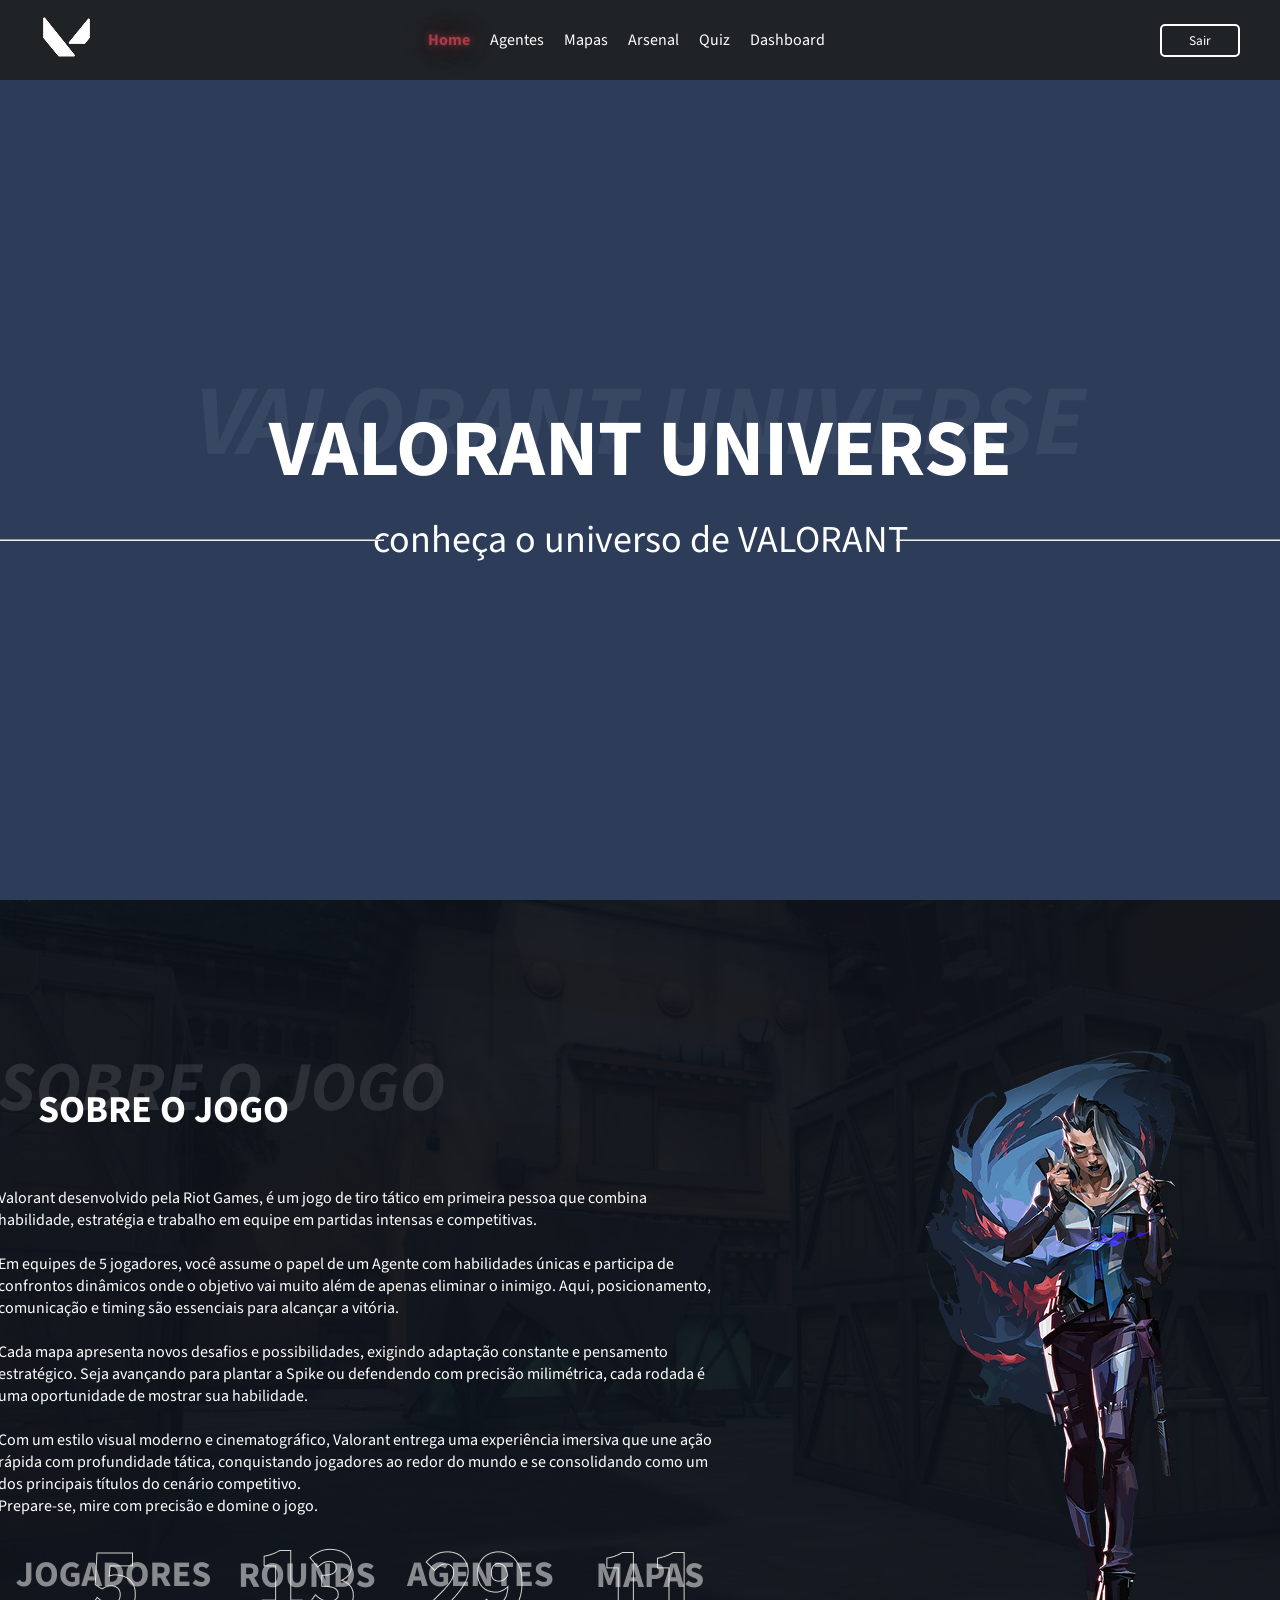
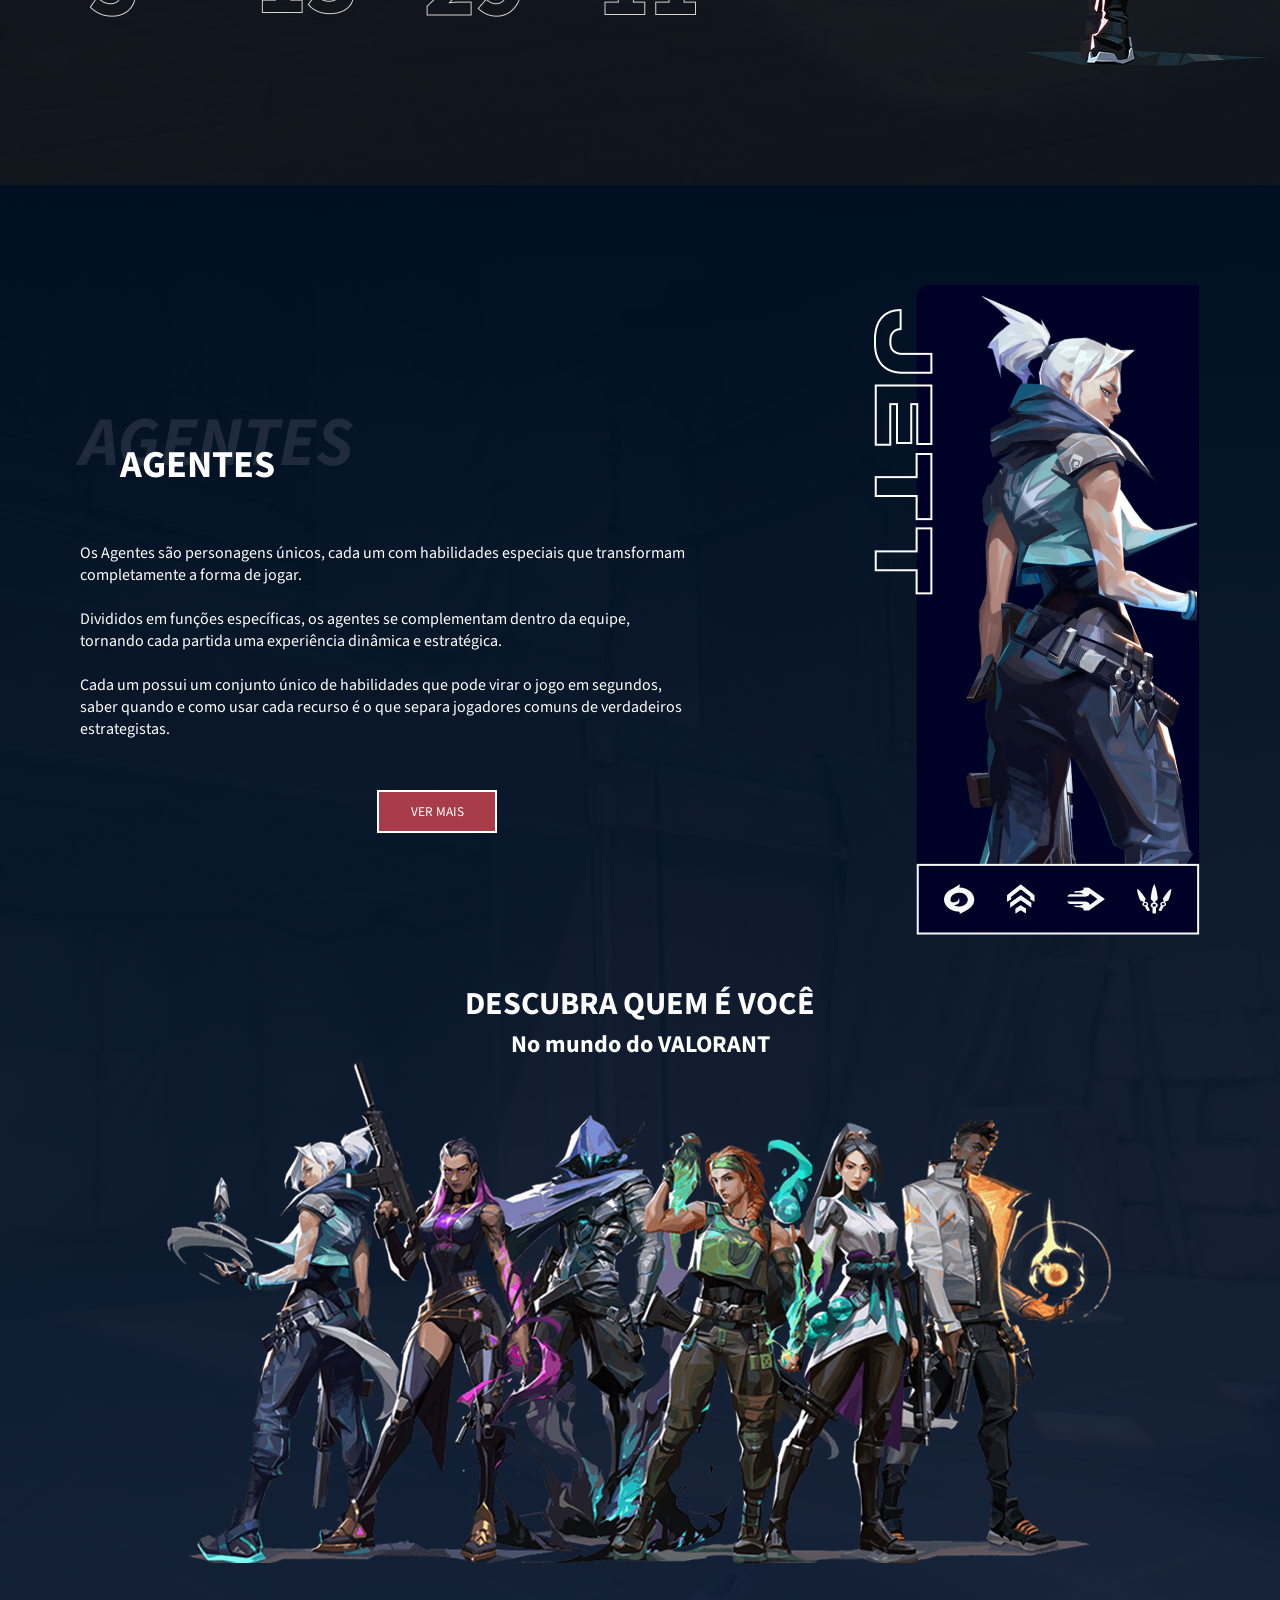
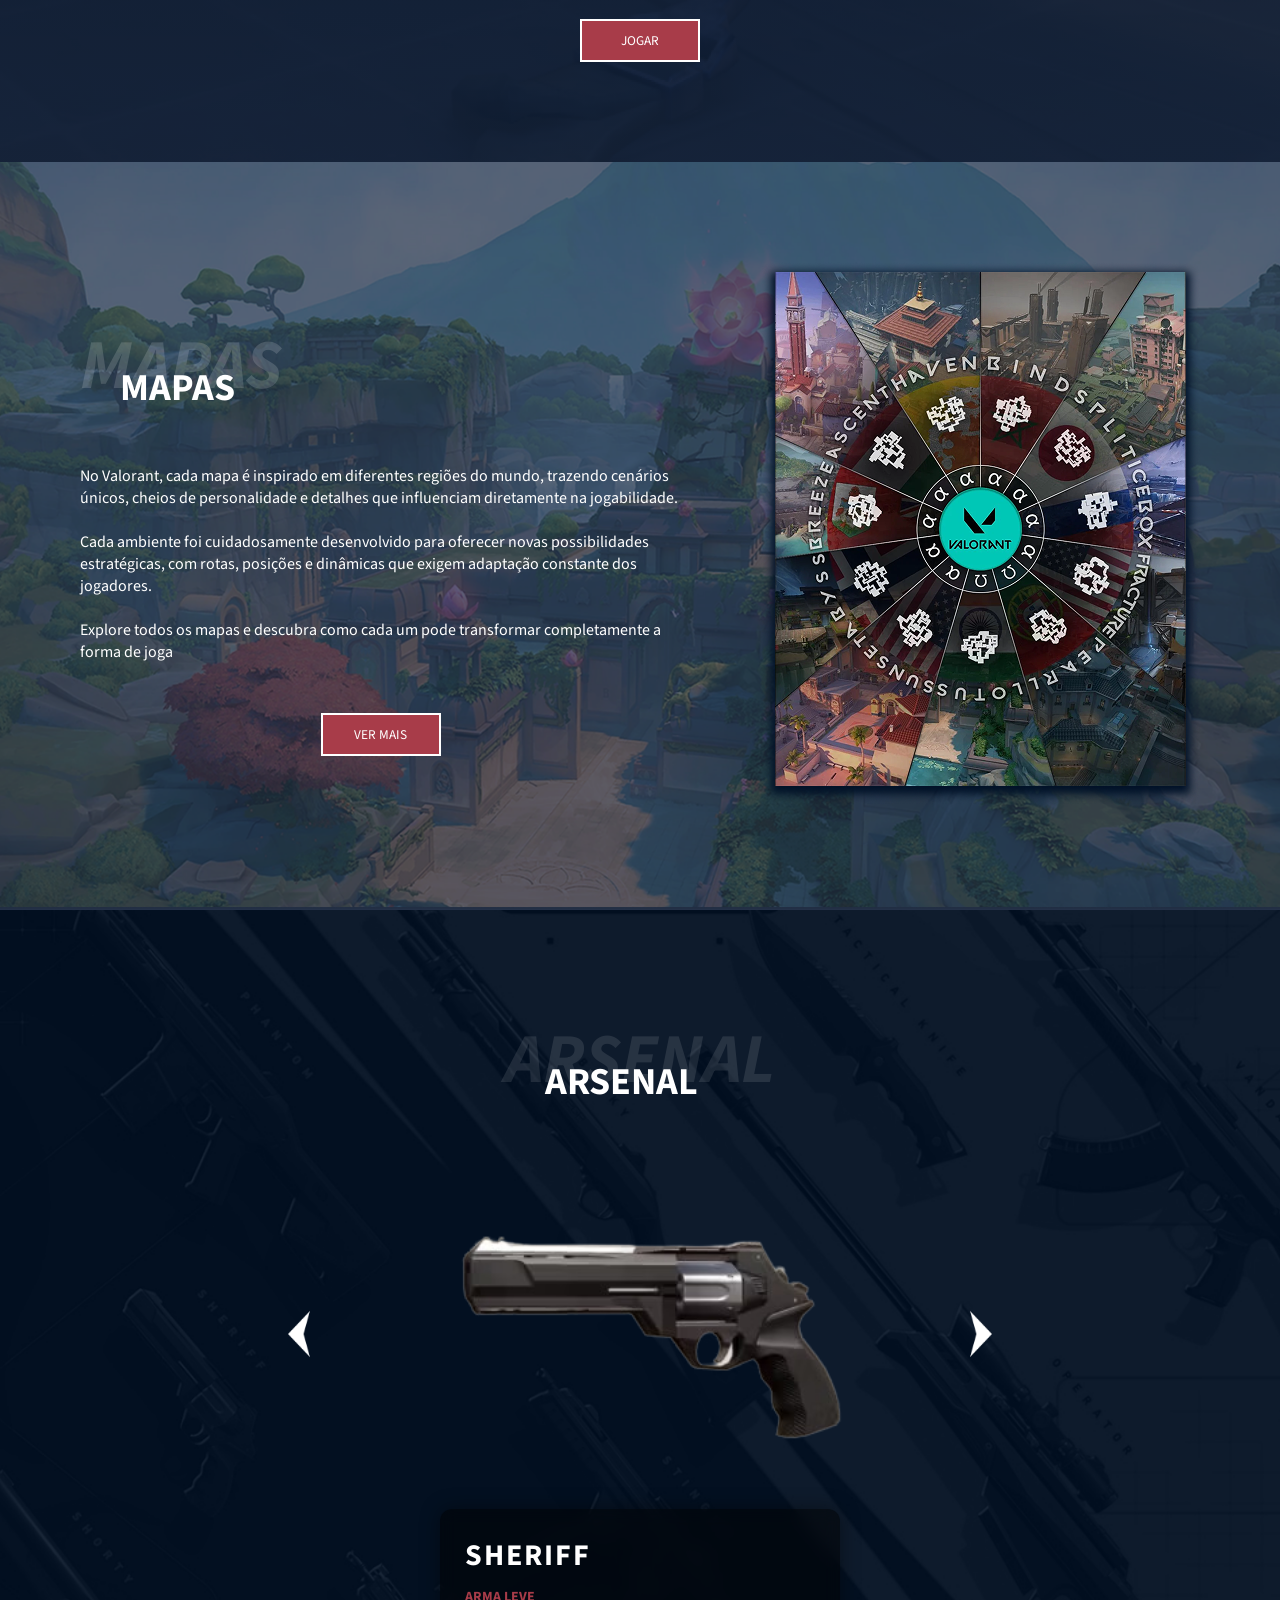
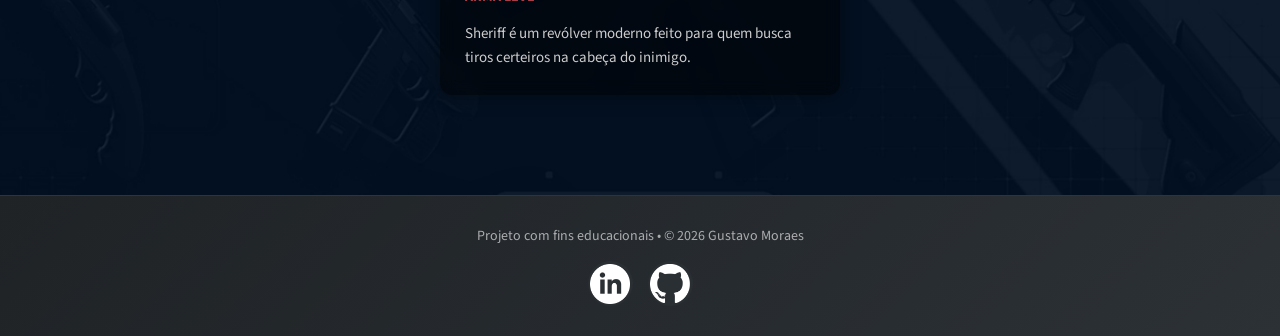
==== public/user_login/index.html @ 61a850f3 "Conteudo: Adicionando API Web Data Viz." ====
<!doctype html>
<html lang="en">

<head>
    <meta charset="UTF-8" />
    <meta name="viewport" content="width=device-width, initial-scale=1.0" />
    <title>Home | Valorant Universe</title>
    <link rel="stylesheet" href="../css/index.css" />
</head>

<body>
    <div class="header">
        <div class="icon">
            <img src="../assets/icon/icon.png" alt="" />
        </div>
        <div class="navbar">
            <ul class="links">
                <li>
                    <a href="#home" class="agora">Home</a>
                </li>
                <li>
                    <a href="agentes.html">Agentes</a>
                </li>
                <li>
                    <a href="mapas.html">Mapas</a>
                </li>
                <li>
                    <a href="#arsenal">Arsenal</a>
                </li>
                <li>
                    <a href="">Quiz</a>
                </li>
                <li>
                    <a href="">Dashboard</a>
                </li>
            </ul>
        </div>
        <div class="login_botao">
            <a href="#"><button class="btn_entrar">Sair</button></a>
        </div>
    </div>

    <div id="home" class="inicio">
        <video autoplay muted loop class="video_inicio">
            <source src="../assets/imgs/Intro_site.mp4" type="video/mp4" />
        </video>
        <h1 class="titulo_sobre_2"><i>VALORANT UNIVERSE</i></h1>
        <h1 class="titulo_sobre_1">VALORANT UNIVERSE</h1>
        <div>
            <hr class="hr1" />
            <p>conheça o universo de VALORANT</p>
            <hr class="hr2" />
        </div>
    </div>

    <div class="sobre">
        <div class="conteudo_sobre">
            <h1 class="titulos_sobre_1"><i>SOBRE O JOGO</i></h1>
            <h1 class="titulos_sobre_2">SOBRE O JOGO</h1>
            <p>
                Valorant desenvolvido pela Riot Games, é um jogo de tiro tático em
                primeira pessoa que combina habilidade, estratégia e trabalho em
                equipe em partidas intensas e competitivas. <br /><br />
                Em equipes de 5 jogadores, você assume o papel de um Agente com
                habilidades únicas e participa de confrontos dinâmicos onde o objetivo
                vai muito além de apenas eliminar o inimigo. Aqui, posicionamento,
                comunicação e timing são essenciais para alcançar a vitória.<br /><br />
                Cada mapa apresenta novos desafios e possibilidades, exigindo
                adaptação constante e pensamento estratégico. Seja avançando para
                plantar a Spike ou defendendo com precisão milimétrica, cada rodada é
                uma oportunidade de mostrar sua habilidade.<br /><br />
                Com um estilo visual moderno e cinematográfico, Valorant entrega uma
                experiência imersiva que une ação rápida com profundidade tática,
                conquistando jogadores ao redor do mundo e se consolidando como um dos
                principais títulos do cenário competitivo.<br />
                Prepare-se, mire com precisão e domine o jogo.
            </p>
            <img src="../assets/imgs/Caracteristicas.png" alt="" />
        </div>
        <div>
            <img src="../assets/imgs/fade.png" alt="" />
        </div>
    </div>

    <div class="agentes">
        <div class="agentes_1">
            <div class="conteudo_agentes">
                <h1 class="titulos_agentes_1"><i>AGENTES</i></h1>
                <h1 class="titulos_agentes_2">AGENTES</h1>
                <p>
                    Os Agentes são personagens únicos, cada um com habilidades especiais
                    que transformam completamente a forma de jogar. <br /><br />
                    Divididos em funções específicas, os agentes se complementam dentro
                    da equipe, tornando cada partida uma experiência dinâmica e
                    estratégica. <br /><br />
                    Cada um possui um conjunto único de habilidades que pode virar o
                    jogo em segundos, saber quando e como usar cada recurso é o que
                    separa jogadores comuns de verdadeiros estrategistas.
                </p>
                <div class="btn_agentes">
                    <a href="agentes.html"><button>VER MAIS</button></a>
                </div>
            </div>
            <div>
                <img src="../assets/imgs/Jett.png" alt="" class="img_jett" />
            </div>
        </div>
        <div class="agentes_2">
            <div class="titulo_jogo">
                <h1>DESCUBRA QUEM É VOCÊ</h1>
                <h2>No mundo do VALORANT</h2>
                <img src="../assets/imgs/Agentes Imagem.png" alt="" />
            </div>
            <div class="btn_agentes_jogar">
                <button>JOGAR</button>
            </div>
        </div>
    </div>

    <div class="mapa">
        <div class="conteudo_mapa">
            <h1 class="titulos_mapa_1"><i>MAPAS</i></h1>
            <h1 class="titulos_mapa_2">MAPAS</h1>
            <p>
                No Valorant, cada mapa é inspirado em diferentes regiões do mundo,
                trazendo cenários únicos, cheios de personalidade e detalhes que
                influenciam diretamente na jogabilidade. <br /><br />
                Cada ambiente foi cuidadosamente desenvolvido para oferecer novas
                possibilidades estratégicas, com rotas, posições e dinâmicas que
                exigem adaptação constante dos jogadores.<br /><br />
                Explore todos os mapas e descubra como cada um pode transformar
                completamente a forma de joga
            </p>
            <div class="btn_mapa">
                <a href="mapas.html"><button>VER MAIS</button></a>
            </div>
        </div>
        <div>
            <img src="../assets/imgs/mapas.png" alt="" class="img_mapas" />
        </div>
    </div>

    <div class="arsenal" id="arsenal">
        <div class="conteudo_arsenal">
            <h1 class="titulos_arsenal_1"><i>ARSENAL</i></h1>
            <h1 class="titulos_arsenal_2">ARSENAL</h1>
            
        </div>
        <div class="carrosel">
            <button id="botao_esq" onclick="anteriorSlider()">
                <img class="seta_esq" src="../assets/imgs/seta.webp" alt="" />
            </button>
            <div class="images">
                <img class="slider on" src="../assets/imgs/sheriff.png" alt="" />
                <img class="slider" id="vandal" src="../assets/imgs/vandal.png" alt="" />
                <img class="slider" src="../assets/imgs/phantom.png" alt="" />
                <img class="slider" src="../assets/imgs/classic.png" alt="" />
                <img class="slider" src="../assets/imgs/faca.png" alt="" />
                <img class="slider" src="../assets/imgs/ghost.png" alt="" />
                <img class="slider" src="../assets/imgs/operador.png" alt="" />
                <img class="slider" src="../assets/imgs/marshal.png" alt="" />
                <img class="slider" src="../assets/imgs/outlaw.png" alt="" />
                <img class="slider" src="../assets/imgs/shorty.png" alt="" />
                <img class="slider" src="../assets/imgs/spectre.png" alt="" />
                <img class="slider" src="../assets/imgs/stinger.png" alt="" />
                <img class="slider" src="../assets/imgs/judge.png" alt="" />
                <img class="slider" src="../assets/imgs/odin.png" alt="" />
                <img class="slider" src="../assets/imgs/guardian.png" alt="" />
            </div>
            <button id="botao_dir" onclick="proxSlider()">
                <img class="seta_dir" src="../assets/imgs/seta.webp" alt="" />
            </button>
        </div>
        <div class="info_arsenal">
            <h1 id="arma" class="arma">SHERIFF</h1>
            <p id="tipo" class="tipo">Arma leve</p>
            <p id="contexto" class="contexto">
                Sheriff é um revólver moderno feito para quem busca tiros certeiros na cabeça do inimigo.
            </p>
        </div>
    </div>

    <div class="footer">
        <p>Projeto com fins educacionais • © 2026 Gustavo Moraes</p>
        <div class="redes_sociais">
            <a href="https://www.linkedin.com/in/devgustavomoraes/" target="_blank"><img src="../assets/imgs/LinkedIn_logo_initials.png.webp" alt="LinkedIn"></a>
            <a href="https://github.com/GustavoMoraesf" target="_blank"><img src="../assets/imgs/github-icon-1-logo-black-and-white.png" alt="GitHub"></a>
        </div>
    </div>
</body>

</html>

<script>

    let slider = document.querySelectorAll(".slider") //Retorna uma NodeList (tipo uma array) com todos os elementos que têm a classe .slider.
    let arma = document.getElementById('arma')
    let tipo = document.getElementById('tipo')
    let contexto = document.getElementById('contexto')
    let slideAtual = 0 

    let listaArmas = [
        'SHERIFF',
        'VANDAL',
        'PHANTOM',
        'CLASSIC',
        'FACA',
        'GHOST',
        'OPERADOR',
        'MARSHAL',
        'OUTLAW',
        'SHORTY',
        'SPECTRE',
        'STINGER',
        'JUDGE',
        'ODIN',
        'GUARDIAN'
    ]

    let listaTipo = [
        'Armas Leves',
        'Fuzis',    
        'Fuzis', 
        'Armas Leves',  
        'Confronto',  
        'Armas Leves',  
        'Fuzis de Precisão',  
        'Fuzis de Precisão',  
        'Fuzis de Precisão',
        'Armas Leves',
        'Submetralhadoras',
        'Submetralhadoras',
        'Escopetas',
        'Metralhadoras',
        'Fuzis'
    ]

    let listaContexto = [
        'Sheriff é um revólver moderno feito para quem busca tiros certeiros na cabeça do inimigo.',
        'Este fuzil extremamente potente causa um enorme estrago com pequenas rajadas de balas.',
        'Phantom é uma arma equilibrada, projetada para disparar tiros estáveis que alcançam longas distâncias.',
        'Leve e versátil, a arma padrão é um clássico inegável.',
        'Para uma solução mais íntima.',
        'Elegante, silenciosa e eficiente ao disparar de qualquer distância.',
        'Aconchegue-se em um lugar e será capaz de controlar áreas importantes.',
        'Escolha um ângulo bom, mire, e o alvo se arrependerá de ter dobrado aquela esquina.',
        'Cano duplo, impacto singular. A escolha perfeita para a hora do vamos ver.',
        'Surpreenda seus inimigos bem de perto para obter o máximo de eficiência.',
        'Bateu a dúvida? Vai de Spectre que tudo dá certo',
        'Os inimigos sabem que o fim chegou quando sentem o disparo da Stinger.',
        'Judge é uma escopeta automática de tiro rápido que causa muito dano constante.',
        'Ao empunhar uma arma grandiosa como esta, uma coisa é certa: quem a possui ascenderá à glória enquanto o oponente cai em ruína.',
        'Esta arma dá um show nas mãos de atiradores pacientes.'
    ]


    function esconderSlider() {
        for(let i = 0; i < slider.length; i++) {
            slider[i].classList.remove("on");
        }
    }

    function mostrarSlider() {
        slider[slideAtual].classList.add("on");
    }

    function proxSlider() {
        esconderSlider()

        if (slideAtual == slider.length - 1) {
            slideAtual = 0
        } else {
            slideAtual++
        }
        mostrarSlider()
        mudarTexto()
    }

    function anteriorSlider() {
        esconderSlider();

        if (slideAtual == 0) {
            slideAtual = slider.length - 1
        } else {
            slideAtual--
        }
        mostrarSlider()
        mudarTexto()
    }

    function mudarTexto(){
        arma.innerHTML = listaArmas[slideAtual]
        tipo.innerHTML = `Tipo: ${listaTipo[slideAtual]}`
        contexto.innerHTML = listaContexto[slideAtual]
    }

    function irParaSecao() {
        let valor = agentes.value;

        document.getElementById(valor).scrollIntoView({
                behavior: "smooth"
        });
    }
</script>
---- public/css/index.css ----
@import url('https://fonts.googleapis.com/css2?family=Source+Sans+Pro:wght@400;600;700&display=swap');

* {
    margin: 0;
    padding: 0;
    box-sizing: border-box;
    font-family: 'Source Sans Pro', sans-serif;
}

a {
  text-decoration: none; 
  color: inherit;        
}

html {
    scroll-behavior: smooth;
}


body {
    background-color: #2d3d59;
}

/* --- Header CSS --- */
.header {
    display: flex;
    flex-direction: row;
    align-items: center;
    justify-content: space-between;
    background-color: #1F2326;
    height: 80px;
    width: 100%;
    position: fixed;
    z-index: 10;
}

.icon {
    margin: 0 0 0 40px;
}

.navbar {
    display: flex;
    flex-direction: row;
    justify-content: center;
    align-items: center;
    color: white;
}

.navbar a.agora {
    color: #a83c49;
    font-weight: bolder;
    text-shadow: 0 0 5px #a83c4968, 0 0 10px #a83c4968, 0 0 20px #a83c4968, 0 0 40px #a83c4968;
    transform: scale(1.05);
}

.navbar li {
    list-style: none;
    transition: all 0.3s ease;
}

.navbar li:hover {
    color: #fff;
    text-shadow: 0 0 5px #b4b4b4, 0 0 10px #fff, 0 0 20px #fff, 0 0 40px #fff;
    transform: scale(1.05);
}

.navbar a {
    text-decoration: none;
    color: white;
}

.links {
    display: flex;
    flex-direction: row;
    gap: 20px;
}

.login_botao {
    display: flex;
    flex-direction: row;
    margin: 0 40px 0 0;
}

.login_botao button {
    width: 80px;
    padding: 5px;
    border: white solid 2px;
    background-color: transparent;
    color: white;
    cursor: pointer;
    border-radius: 5px;
}

.login_botao button:hover {
    background-color: #ffffff5f;
    text-shadow: 0 0 5px #b4b4b4, 0 0 10px #fff, 0 0 20px #fff, 0 0 40px #fff;
    transform: scale(1.05);
}

/* --- Seção Início --- */
.inicio {
    position: relative;
    width: 100%;
    height: 100vh;
    overflow: hidden;
    padding-top: 80px;
}

.video_inicio {
    position: absolute;
    top: 0;
    left: 0;
    width: 100%;
    height: 100%;
    object-fit: cover;
    z-index: 0;
    opacity: 0.3;
}

.titulo_sobre_2 {
    position: absolute;
    top: 47%;
    left: 50%;
    transform: translate(-50%, -50%);
    color: white;
    font-size: 100px;
    text-align: center;
    z-index: 1;
    width: 100%;
    opacity: 0.05;
}

.titulo_sobre_1 {
    position: absolute;
    top: 50%;
    left: 50%;
    transform: translate(-50%, -50%);
    color: white;
    font-size: 80px;
    text-align: center;
    z-index: 2;
    width: 100%;
}

.inicio p {
    position: absolute;
    top: 60%;
    left: 50%;
    transform: translate(-50%, -50%);
    color: white;
    font-size: 38px;
    text-align: center;
    z-index: 3;
    width: 100%;
}

.hr1, .hr2 {
    position: absolute;
    top: 60%;
    color: white;
    z-index: 3;
    width: 60%;
}

.hr1 { 
    left: 100%; 
    transform: translate(-50%, -50%); 
}

.hr2 { 
    left: 0%; 
    transform: translate(-50%, -50%); 
}


/* --- Seção Sobre --- */
.sobre {
    display: flex;
    justify-content: center;
    align-items: center;
    width: 100%;
    padding: 100px 0; 
    background: url(../../assets/imgs/haven.png) no-repeat center;
    background-size: cover;
    color: white;
}

.titulos_sobre_1 {
    font-size: 70px;
    color: white;
    opacity: 0.1;
    position: relative;
    z-index: 1;
}

.titulos_sobre_2 {
    font-size: 38px;
    color: white;
    position: relative;
    z-index: 2;
    margin-top: -55px; 
    margin-left: 40px;
    margin-bottom: 50px;
}

.conteudo_sobre {
    position: relative;
    margin: 0 0 0 80px;
}

/* --- Seção Agentes --- */
.agentes {
    display: flex;
    flex-direction: column;
    align-items: center;
    width: 100%;
    padding: 100px 0; 
    background: linear-gradient(#000F22, #000f2295), url(../../assets/imgs/ascent.png) no-repeat center;
    background-size: cover;
    color: white;
}

.titulos_agentes_1 {
    font-size: 70px;
    color: white;
    opacity: 0.1;
    position: relative;
    z-index: 1;
}

.titulos_agentes_2 {
    font-size: 38px;
    color: white;
    position: relative;
    z-index: 2;
    margin-top: -55px; 
    margin-left: 40px;
    margin-bottom: 50px;
}

.agentes_1 {
    display: flex;
    justify-content: center;
    align-items: center;
    width: 100%;
}

.agentes_2 {
    margin-top: 40px;
    text-align: center;
}

.conteudo_agentes {
    position: relative;
    margin-left: 80px;
}

.conteudo_agentes p { 
    margin-right: 100px; 
}

.img_jett { 
    margin: 0 80px; 
}

.btn_agentes, 
.btn_agentes_jogar{
    margin-top: 50px;
    text-align: center;
}

.btn_agentes button,
.btn_agentes_jogar button{
    width: 120px;
    padding: 10px;
    border: white solid 2px;
    background-color: #a83c49;
    color: white;
    cursor: pointer;
    transition: 0.3s;
}

.btn_agentes button:hover, 
.btn_agentes_jogar button:hover {
    background-color: #ffffff5f;
    transform: scale(1.05);
}

/* --- Seção Mapas --- */
.mapa {
    display: flex;
    justify-content: center;
    align-items: center;
    width: 100%;
    padding: 100px 0; 
    background: url(../../assets/imgs/lotus.png) no-repeat center;
    background-size: cover;
    color: white;
}

.titulos_mapa_1{
    font-size: 70px;
    color: white;
    opacity: 0.15;
    position: relative;
    z-index: 1;
}


.titulos_mapa_2{
    font-size: 38px;
    color: white;
    position: relative;
    z-index: 2;
    margin-top: -55px; 
    margin-left: 40px;
    margin-bottom: 50px;
}

.conteudo_mapa {
    position: relative;
    margin-left: 80px;
}

.img_mapas { 
    margin: 0 80px; 
}


.btn_mapa {
    margin-top: 50px;
    text-align: center;
}

 
.btn_mapa button {
    width: 120px;
    padding: 10px;
    border: white solid 2px;
    background-color: #a83c49;
    color: white;
    cursor: pointer;
    transition: 0.3s;
}

.btn_mapa button:hover {
    background-color: #ffffff5f;
    transform: scale(1.05);
}

/* --- Seção ARSENAL --- */
.arsenal {
    display: flex;
    flex-direction: column;
    align-items: center; 
    width: 100%;
    padding: 100px 80px; 
    background: url(../../assets/imgs/arsenal.png) no-repeat center;
    background-color: #000F22;
    background-size: cover;
    color: white;
}

.titulos_arsenal_1 {
    font-size: 70px;
    color: white;
    opacity: 0.1;
    position: relative;
    z-index: 1;
}

.titulos_arsenal_2 {
    font-size: 38px;
    color: white;
    position: relative;
    z-index: 2;
    margin-top: -55px; 
    margin-left: 40px;
    margin-bottom: 50px;
}


.conteudo_arsenal {
    position: relative;
}

.carrosel {
    display: flex;
    width: 100%;
    align-self: center; 
    align-items: center;
    justify-content: center;
    gap: 1rem;
}

.images {
    position: relative;
    display: flex;
    align-items: center;
    justify-content: center;
    width: 600px; 
    height: 350px;
}

.slider {
    opacity: 0;
    position: absolute;
    width: 100%;
    border-radius: 10px;
    transition: opacity .4s ease-in-out;
}

.on {
    opacity: 1;
    position: relative; 
}

#botao_esq, #botao_dir {
    width: 50px;
    height: 50px;
    border: none;
    background-color: transparent;
    cursor: pointer;
    transition: transform 0.2s;
}

#botao_esq:hover, #botao_dir:hover { 
    transform: scale(1.2); 
}

#botao_esq img, #botao_dir img {
    width: 100%;
    height: 100%;
    filter: invert(1);
}

.seta_esq{
    transform: scaleX(-1);
}

.info_arsenal {
    max-width: 400px;
    padding: 25px;
    border-radius: 12px;
    background: rgba(0, 0, 0, 0.5);
    backdrop-filter: blur(8px);
    text-align: left;
    box-shadow: 0 0 20px rgba(0,0,0,0.4);
}

.info_arsenal .arma {
    font-size: 30px;
    font-weight: bold;
    margin-bottom: 10px;
    letter-spacing: 2px;
}

.info_arsenal .tipo {
    font-size: 14px;
    text-transform: uppercase;
    color: #a83c49; 
    margin-bottom: 15px;
    font-weight: bold;
}

.info_arsenal .contexto {
    font-size: 15px;
    line-height: 1.6;
    color: #ccc;
}

/* --- Seção footer --- */
.footer {
    display: flex;
    flex-direction: column;
    align-items: center;
    gap: 15px;

    width: 100%;
    padding: 30px 20px;

    background: linear-gradient(135deg, #1F2326, #2c3136);
    color: #ccc;
    text-align: center;

    border-top: 1px solid #333;
}

.footer p {
    font-size: 14px;
    opacity: 0.8;
}

.redes_sociais {
    display: flex;
    gap: 15px;
}

.redes_sociais a {
    display: flex;
    align-items: center;
    justify-content: center;

    width: 45px;
    height: 45px;

    border-radius: 50%;
    background-color: #2a2f33;

    transition: all 0.3s ease;
}

.redes_sociais img {
    width: 40px;
    filter: brightness(0) invert(1);
}

.redes_sociais a:hover {
    transform: translateY(-5px);
    background-color: #a83c49; 
    box-shadow: 0 5px 15px rgba(0,0,0,0.3);
}
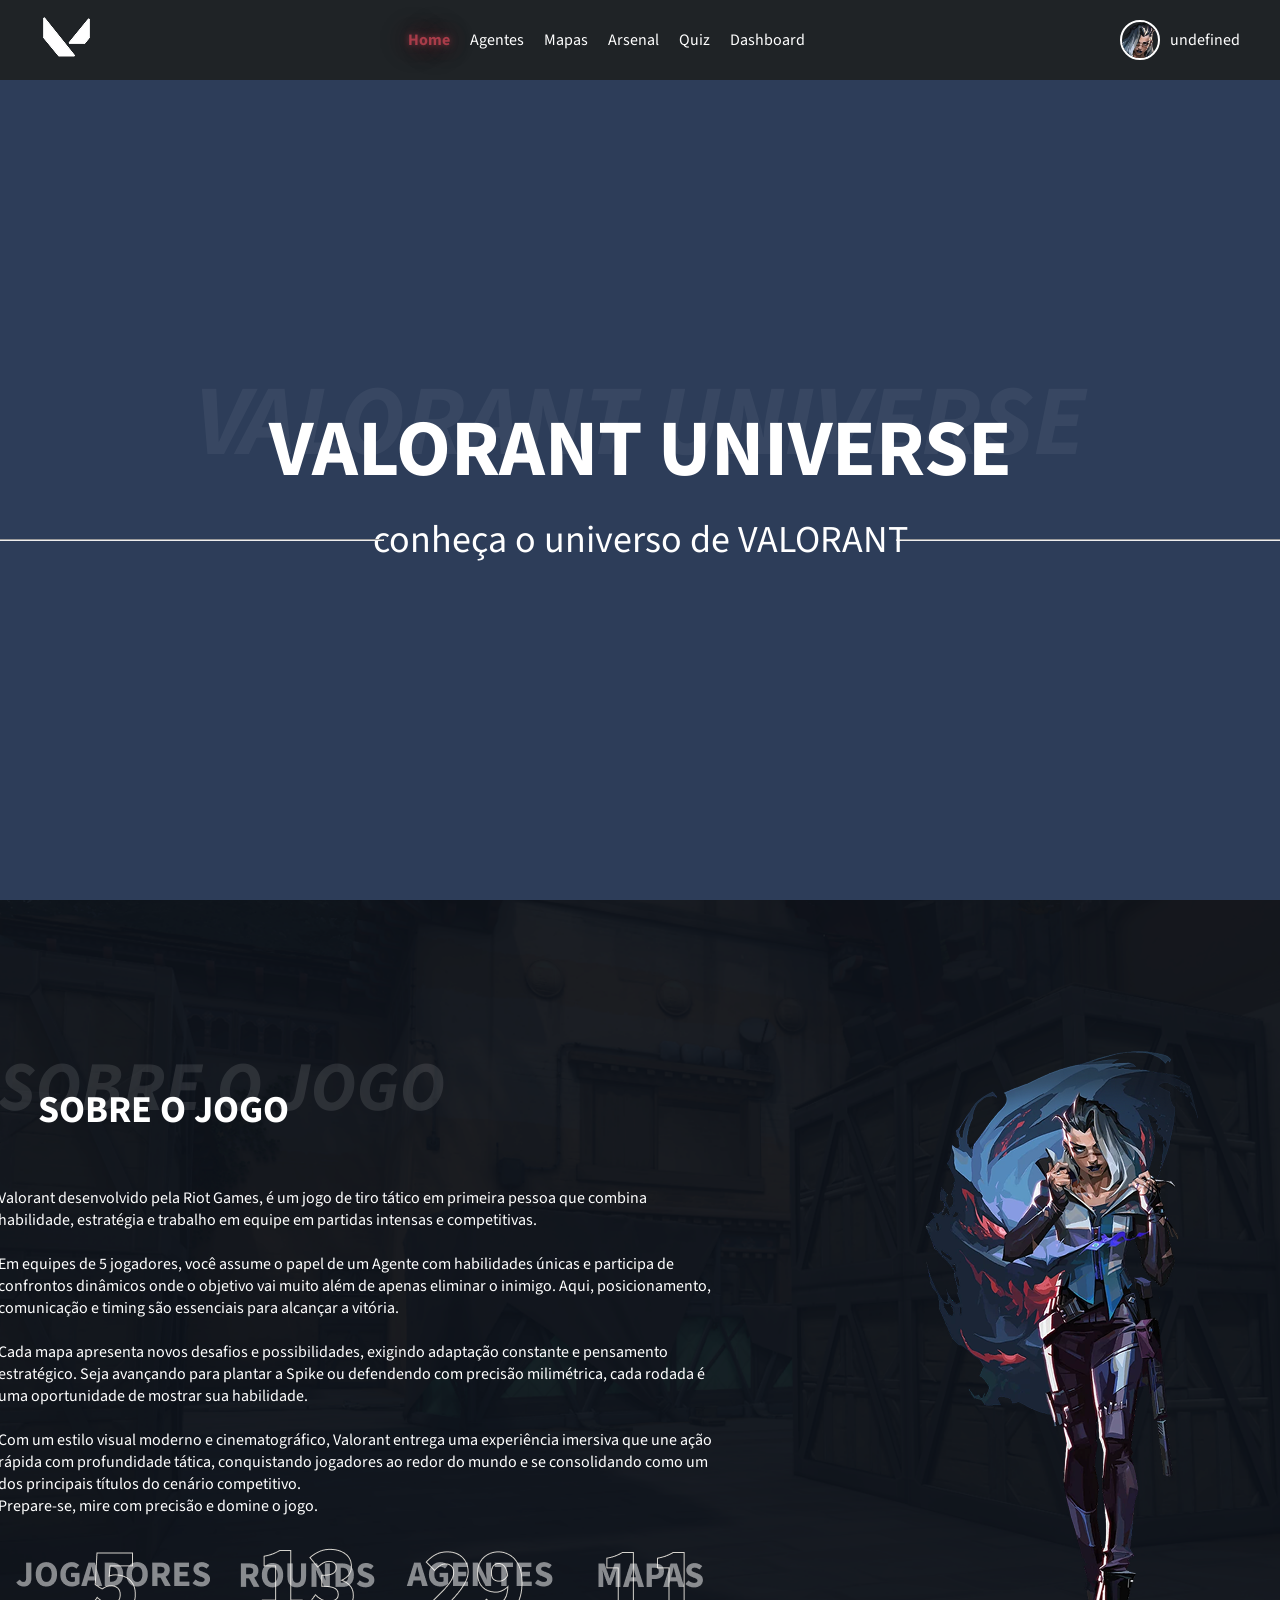
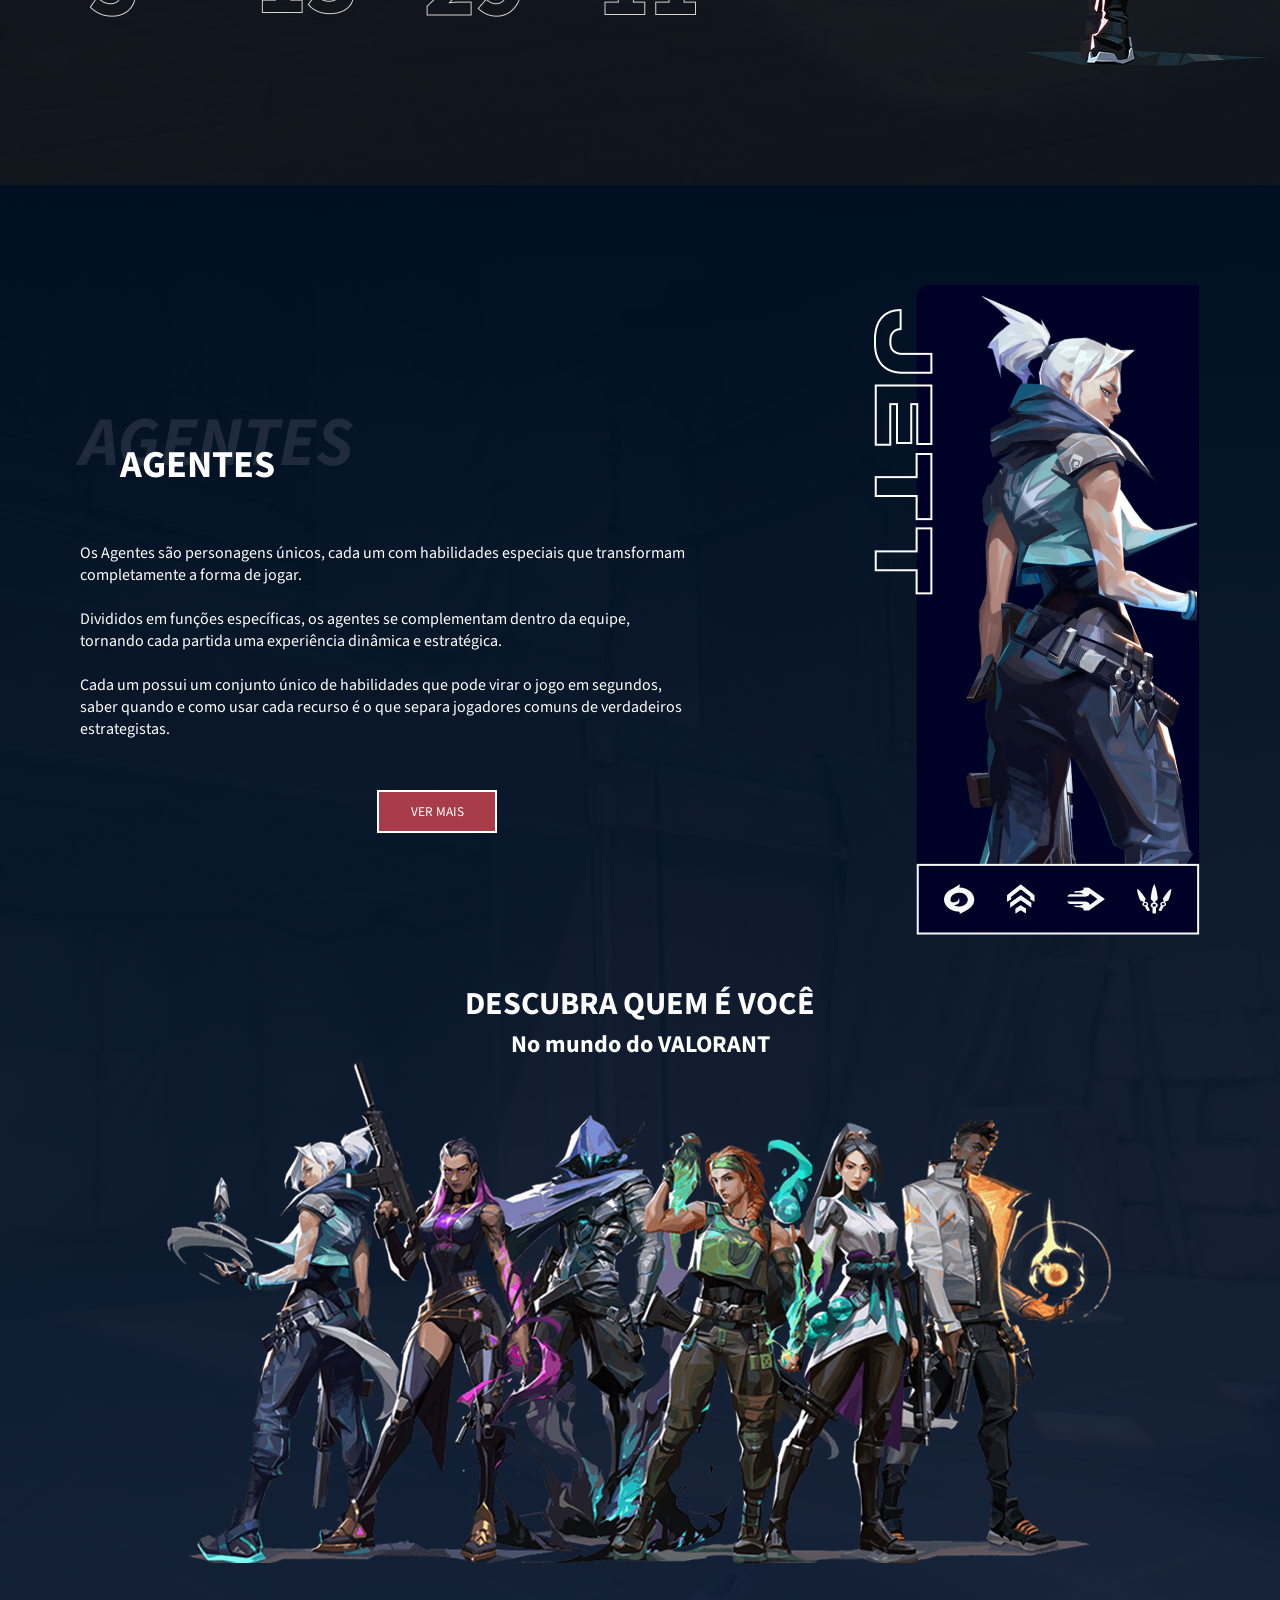
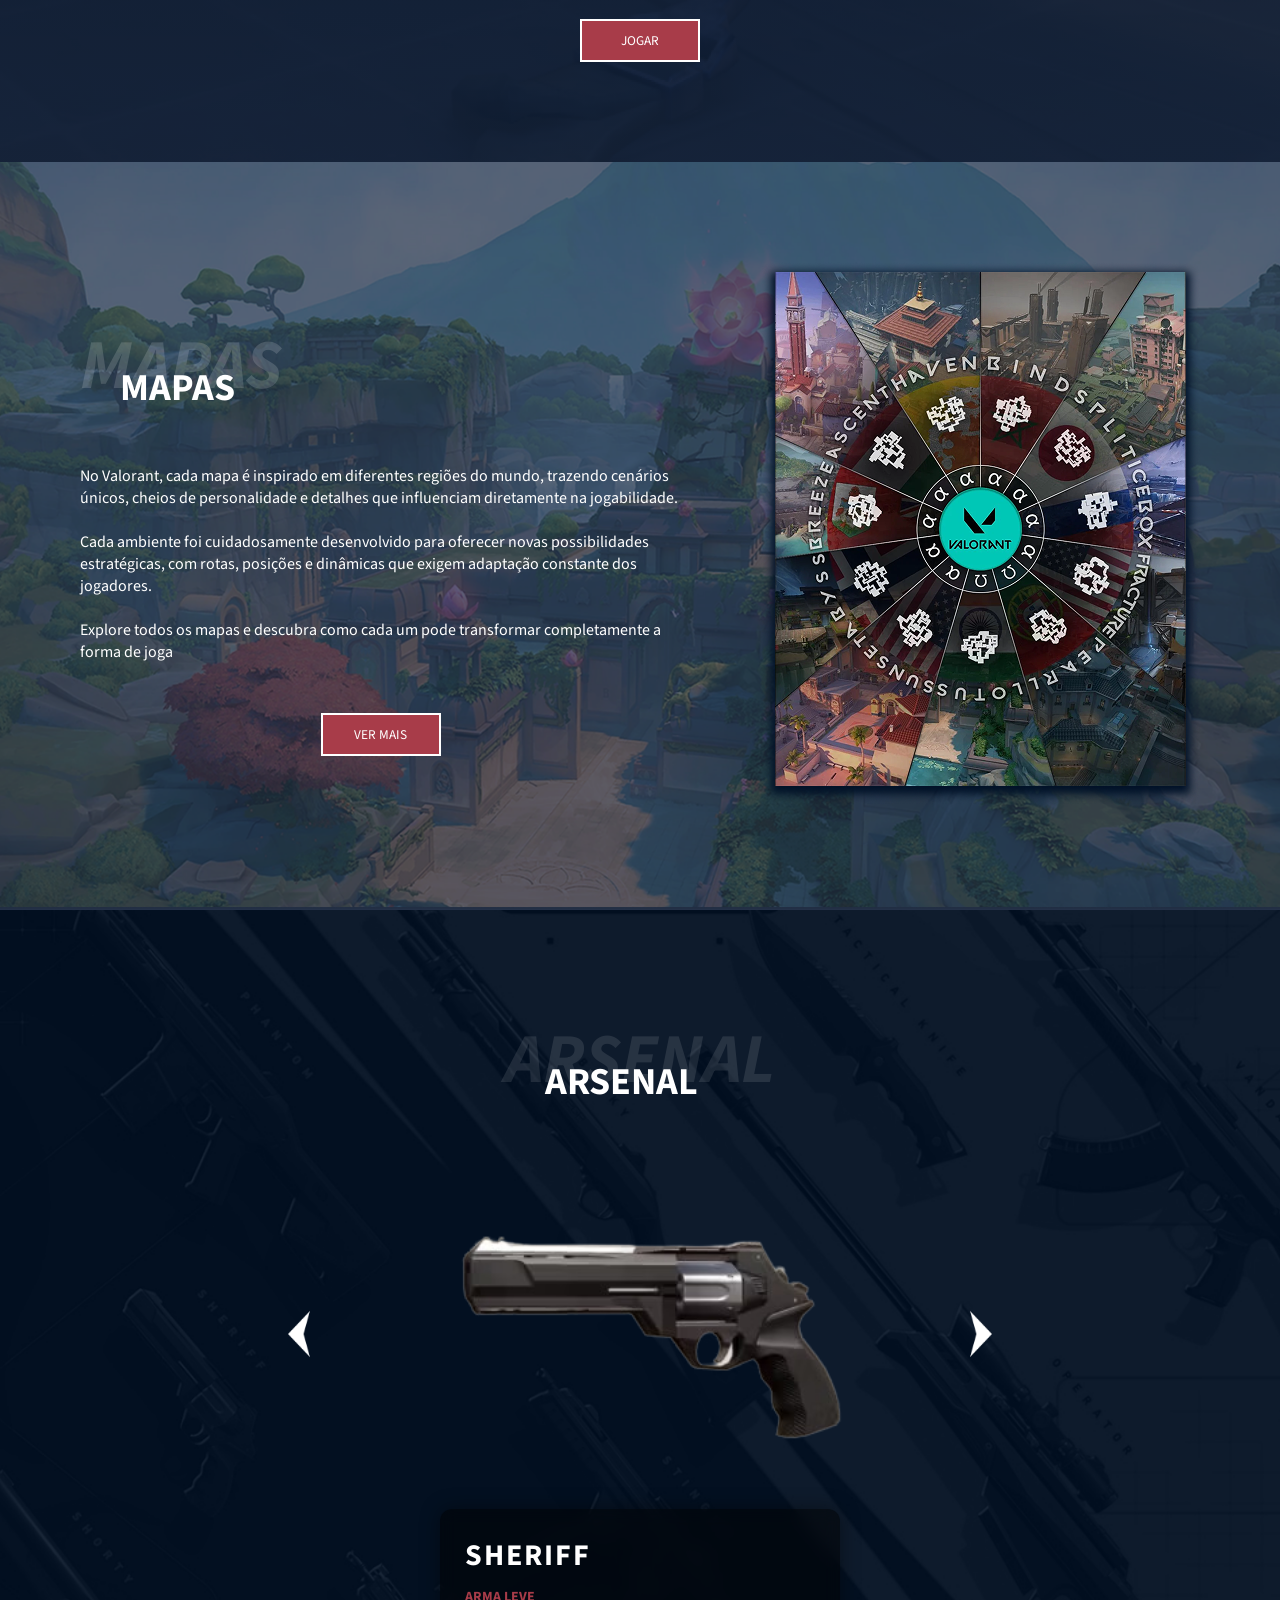
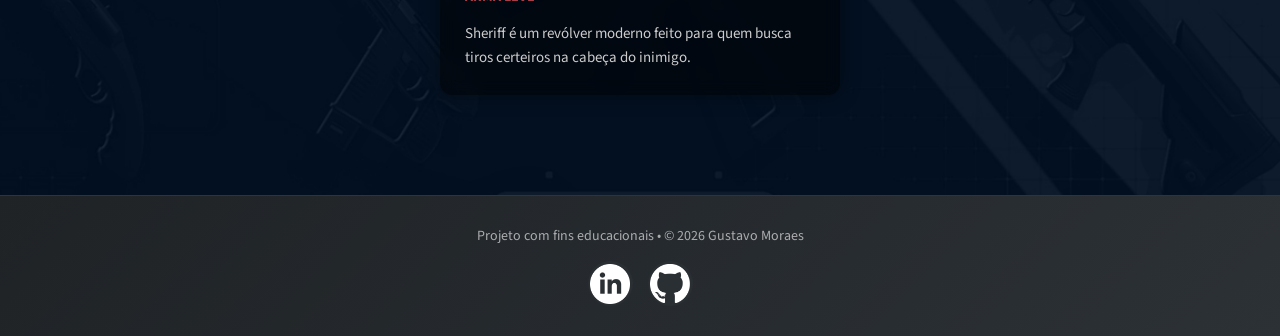
==== commit 6fa1495a: "Ajuste: Nome e icon exibindo na navbar ao realizar login." ====
--- a/public/user_login/index.html
+++ b/public/user_login/index.html
@@ -28,15 +28,16 @@
                     <a href="#arsenal">Arsenal</a>
                 </li>
                 <li>
-                    <a href="">Quiz</a>
+                    <a href="quiz.html">Quiz</a>
                 </li>
                 <li>
                     <a href="">Dashboard</a>
                 </li>
             </ul>
         </div>
-        <div class="login_botao">
-            <a href="#"><button class="btn_entrar">Sair</button></a>
+        <div class="login_user">
+            <img src="../assets/imgs/fade_icon.webp" alt="">
+            <span id="nome_user">Usuario</span>
         </div>
     </div>
 
@@ -112,7 +113,7 @@
                 <img src="../assets/imgs/Agentes Imagem.png" alt="" />
             </div>
             <div class="btn_agentes_jogar">
-                <button>JOGAR</button>
+                <a href="quiz.html"><button>JOGAR</button></a>
             </div>
         </div>
     </div>
@@ -193,6 +194,8 @@
 
 <script>
 
+    nome_user.innerHTML = sessionStorage.NOME_USUARIO
+
     let slider = document.querySelectorAll(".slider") //Retorna uma NodeList (tipo uma array) com todos os elementos que têm a classe .slider.
     let arma = document.getElementById('arma')
     let tipo = document.getElementById('tipo')
--- a/public/css/index.css
+++ b/public/css/index.css
@@ -95,6 +95,24 @@
     background-color: #ffffff5f;
     text-shadow: 0 0 5px #b4b4b4, 0 0 10px #fff, 0 0 20px #fff, 0 0 40px #fff;
     transform: scale(1.05);
+}
+
+.login_user {
+    display: flex;
+    flex-direction: row;
+    margin: 0 40px 0 0;
+    align-items: center;
+    justify-content: center;
+
+    color: white;
+    gap: 10px;
+}
+
+
+.login_user img{
+    height: 40px;
+    border: white solid 2px;
+    border-radius: 20px;
 }
 
 /* --- Seção Início --- */
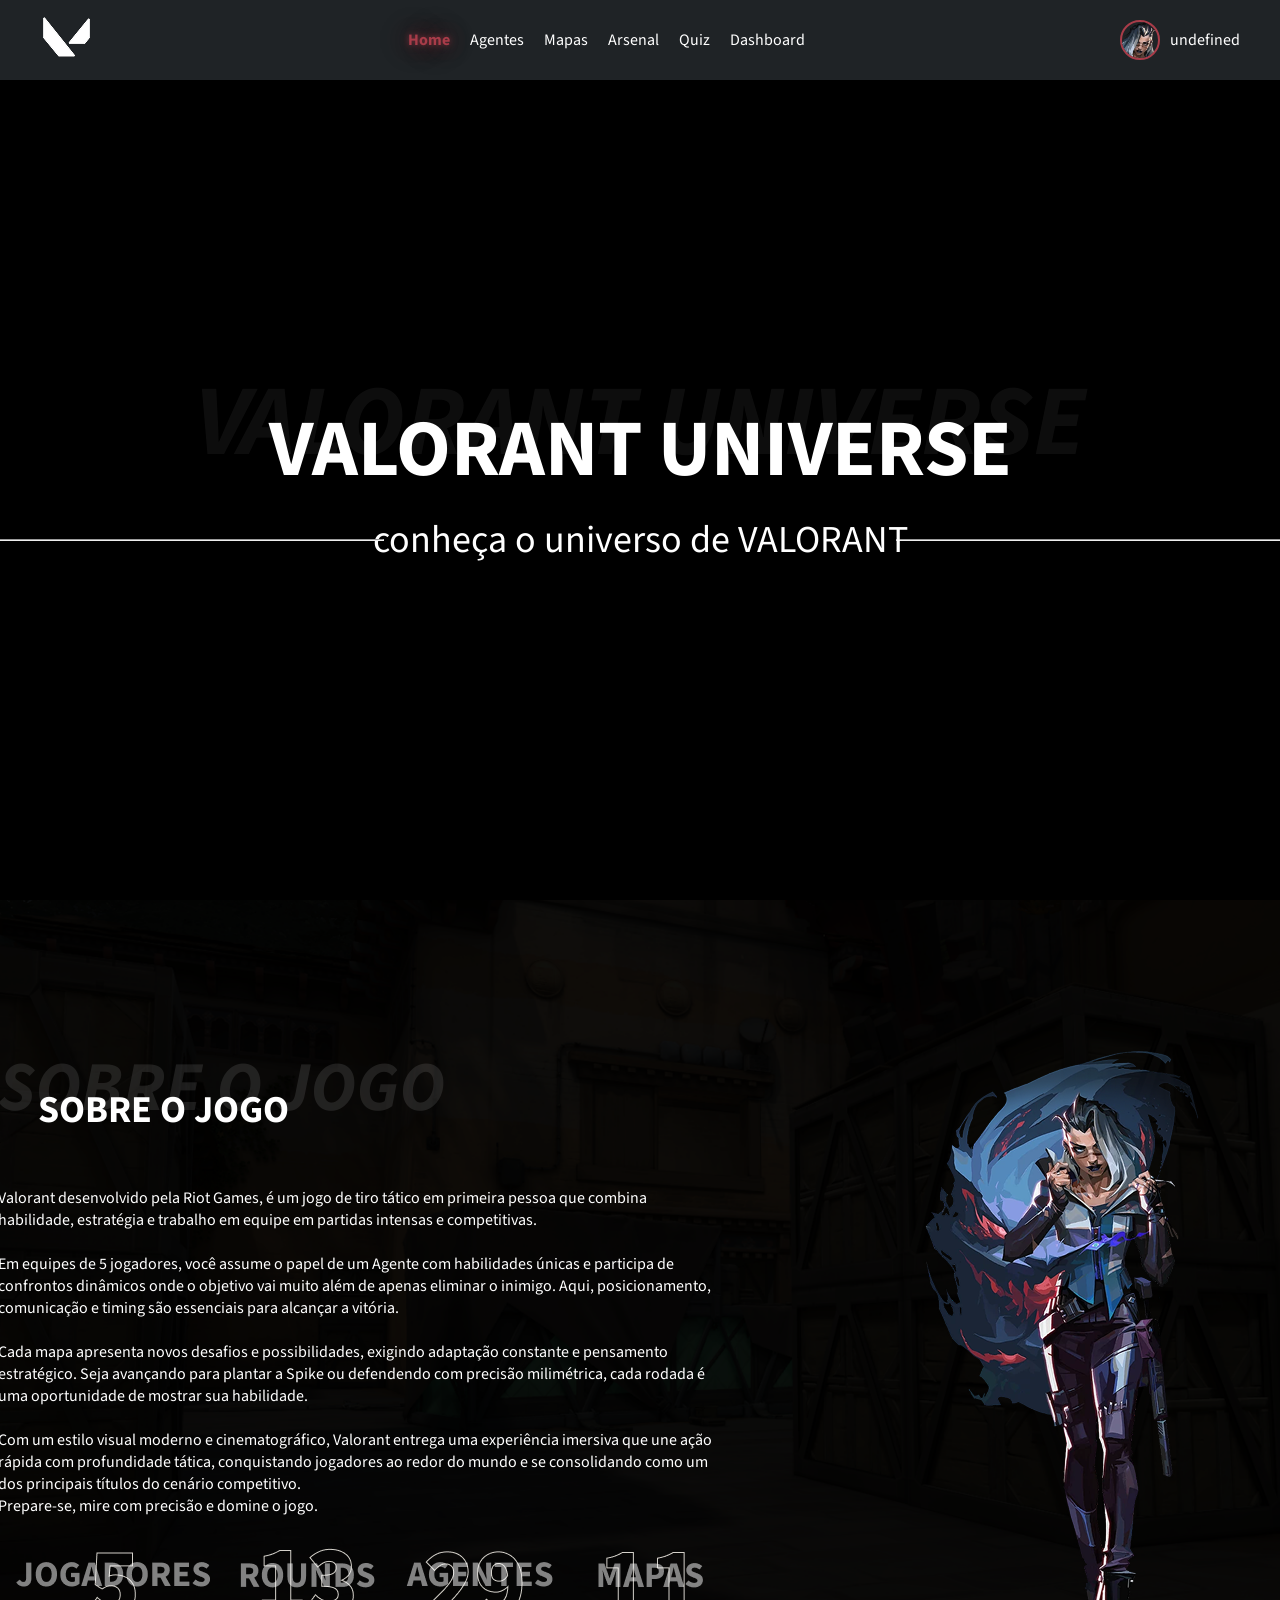
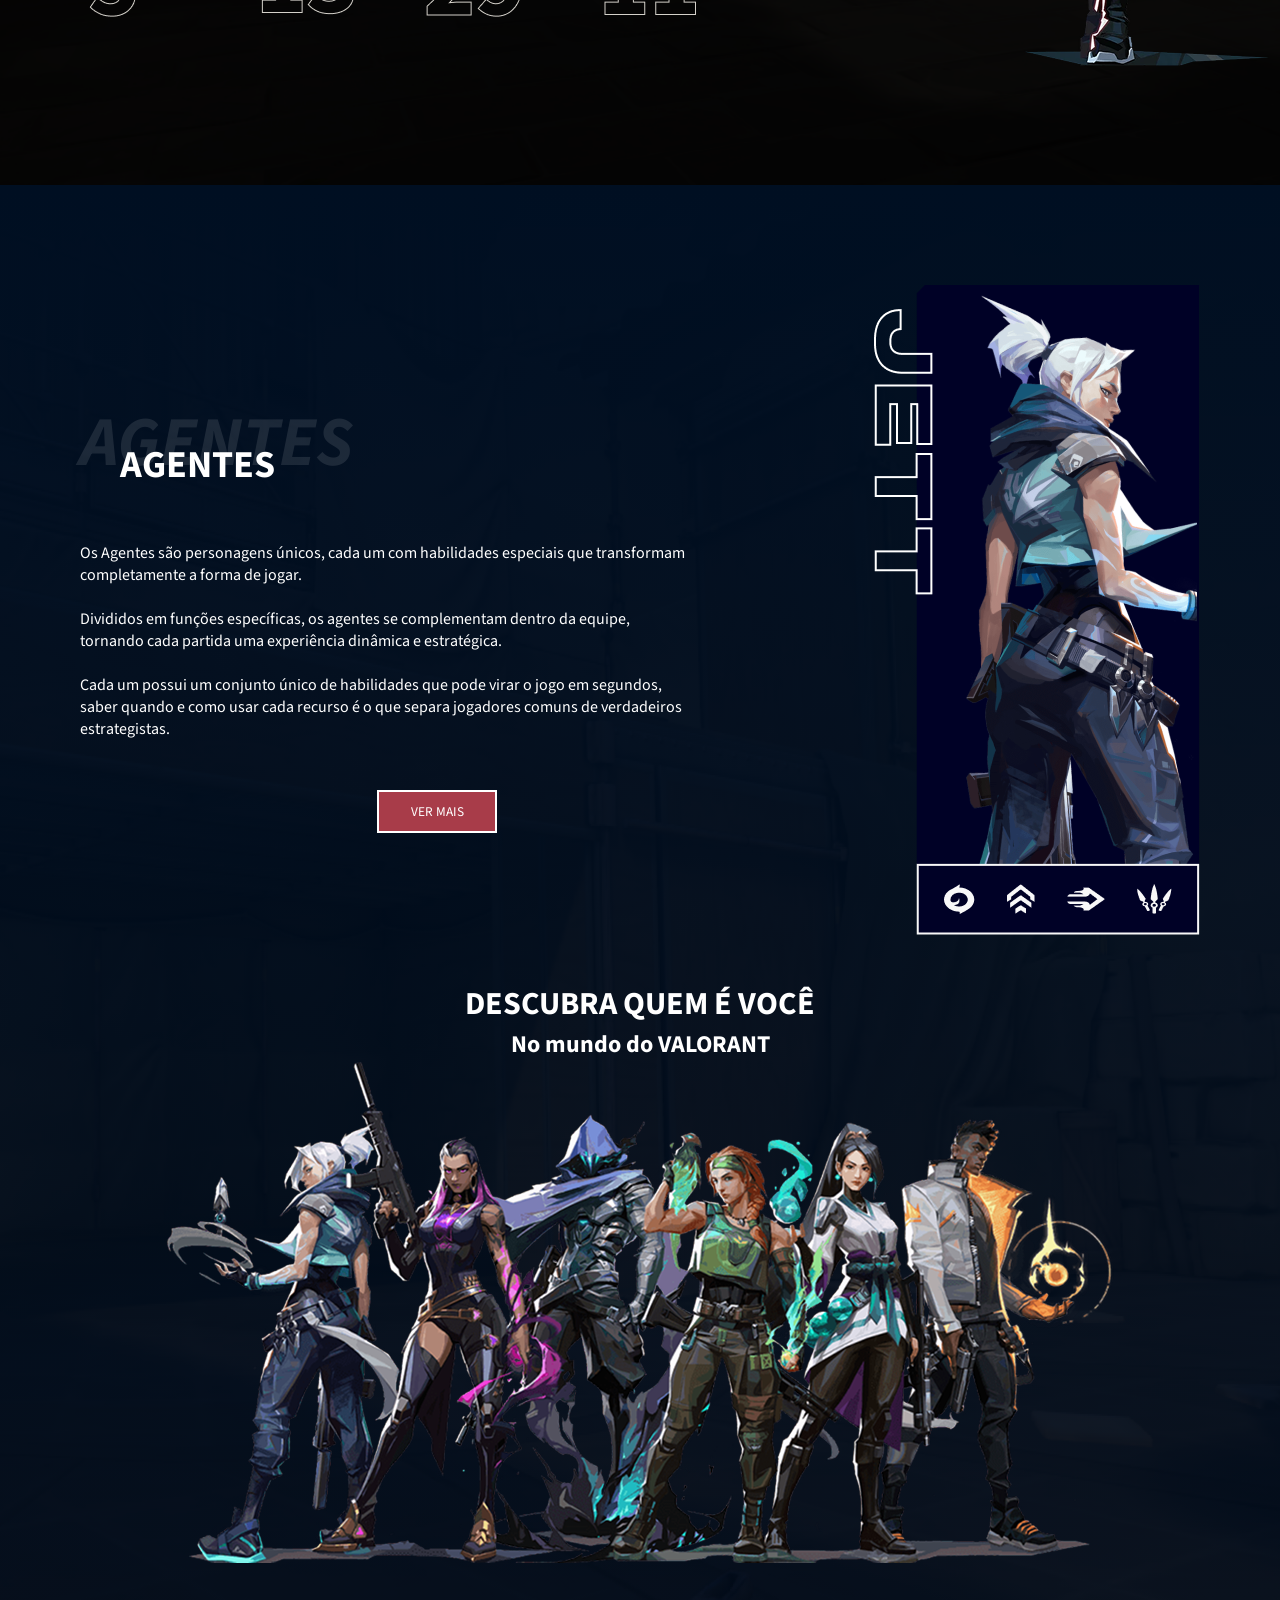
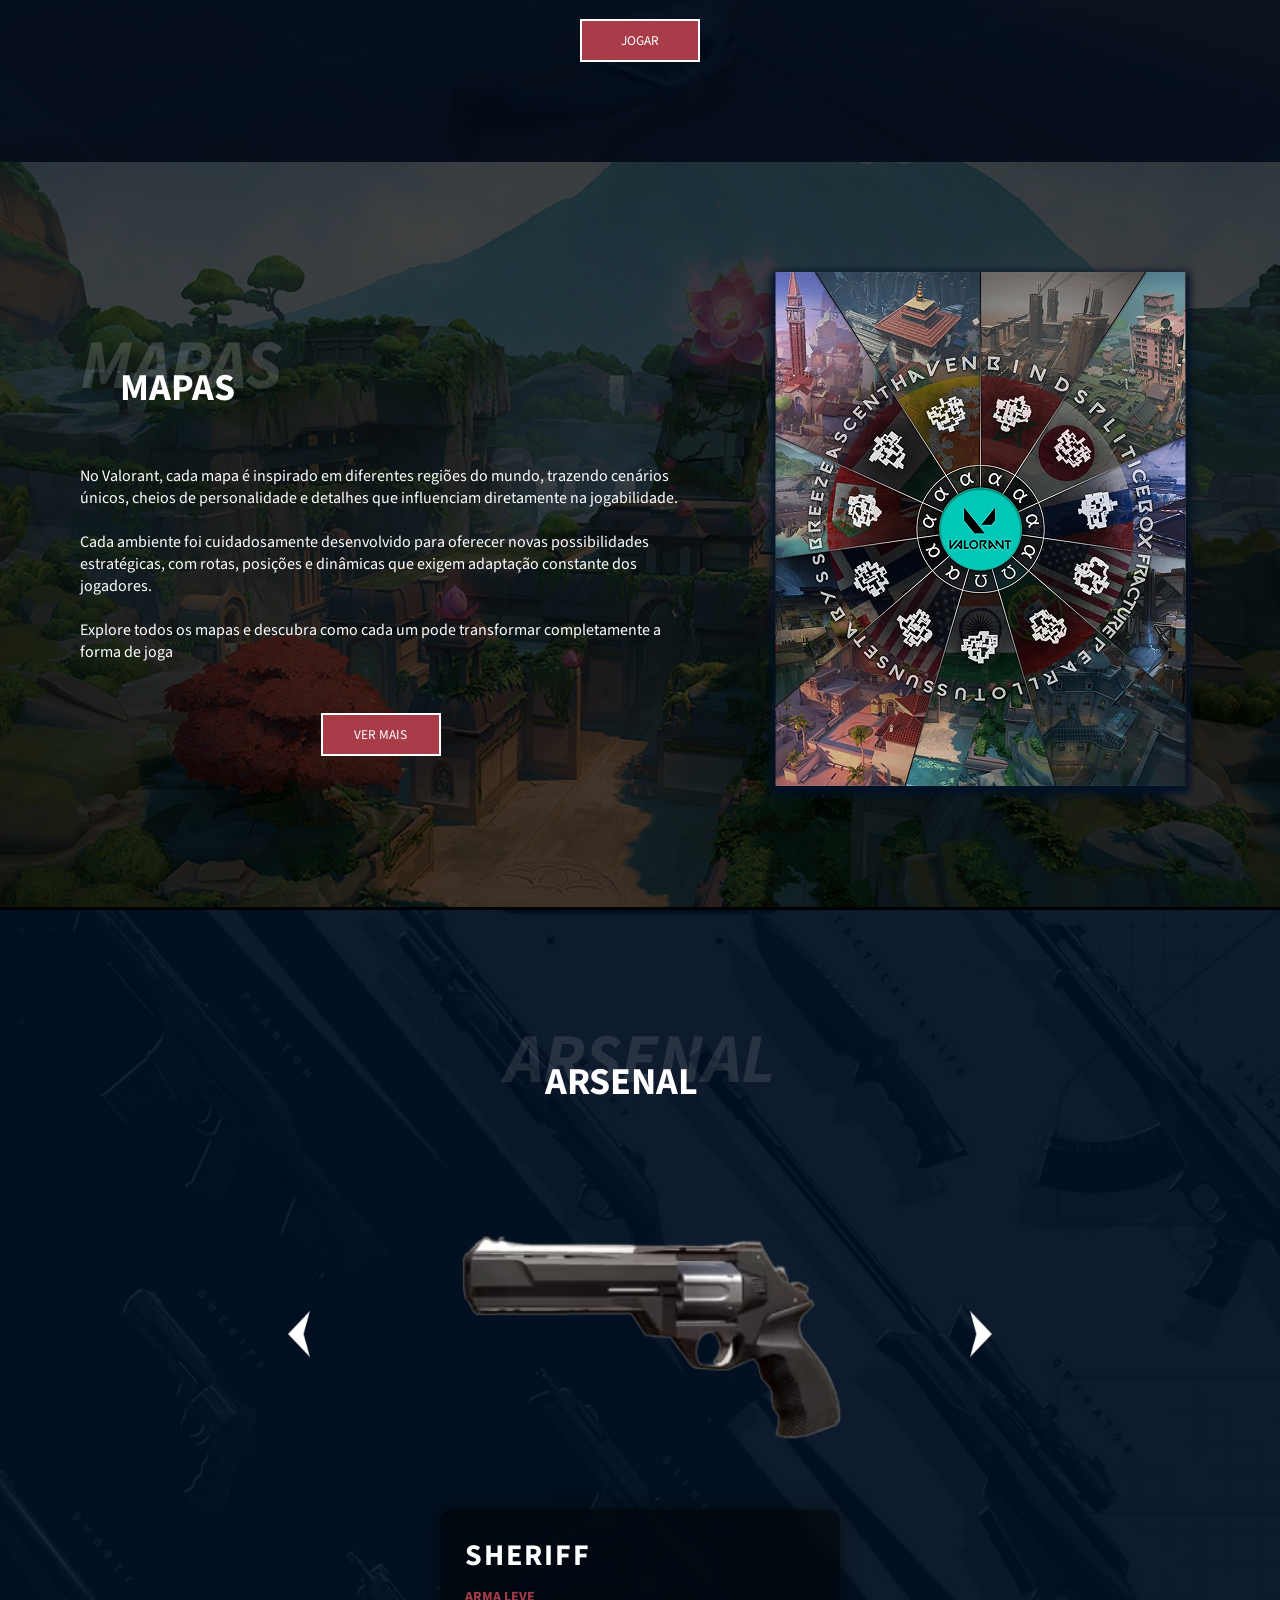
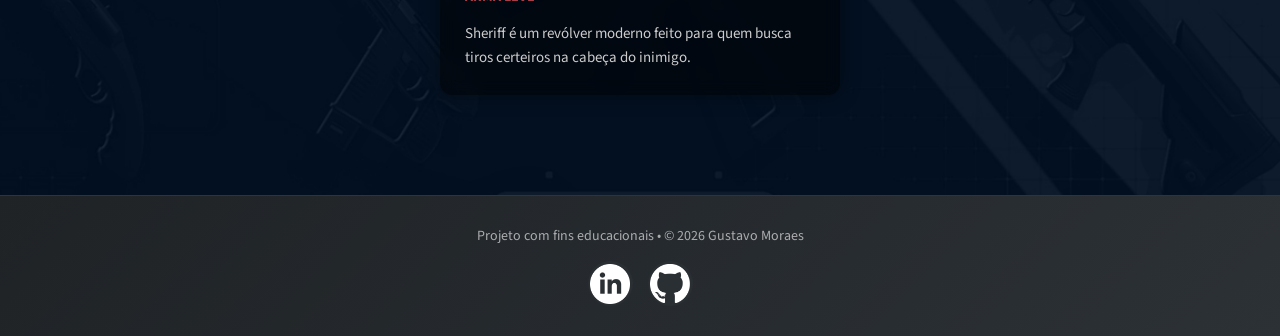
==== commit fac03bf8: "Conteudo: Criação da pagina de Dashboard." ====
--- a/public/user_login/index.html
+++ b/public/user_login/index.html
@@ -31,7 +31,7 @@
                     <a href="quiz.html">Quiz</a>
                 </li>
                 <li>
-                    <a href="">Dashboard</a>
+                    <a href="dashboard.html">Dashboard</a>
                 </li>
             </ul>
         </div>
--- a/public/css/index.css
+++ b/public/css/index.css
@@ -18,7 +18,7 @@
 
 
 body {
-    background-color: #2d3d59;
+    background-color: #000000;
 }
 
 /* --- Header CSS --- */
@@ -111,7 +111,7 @@
 
 .login_user img{
     height: 40px;
-    border: white solid 2px;
+    border: #a83c49 solid 2px;
     border-radius: 20px;
 }
 
@@ -132,7 +132,7 @@
     height: 100%;
     object-fit: cover;
     z-index: 0;
-    opacity: 0.3;
+    opacity: 0.4;
 }
 
 .titulo_sobre_2 {
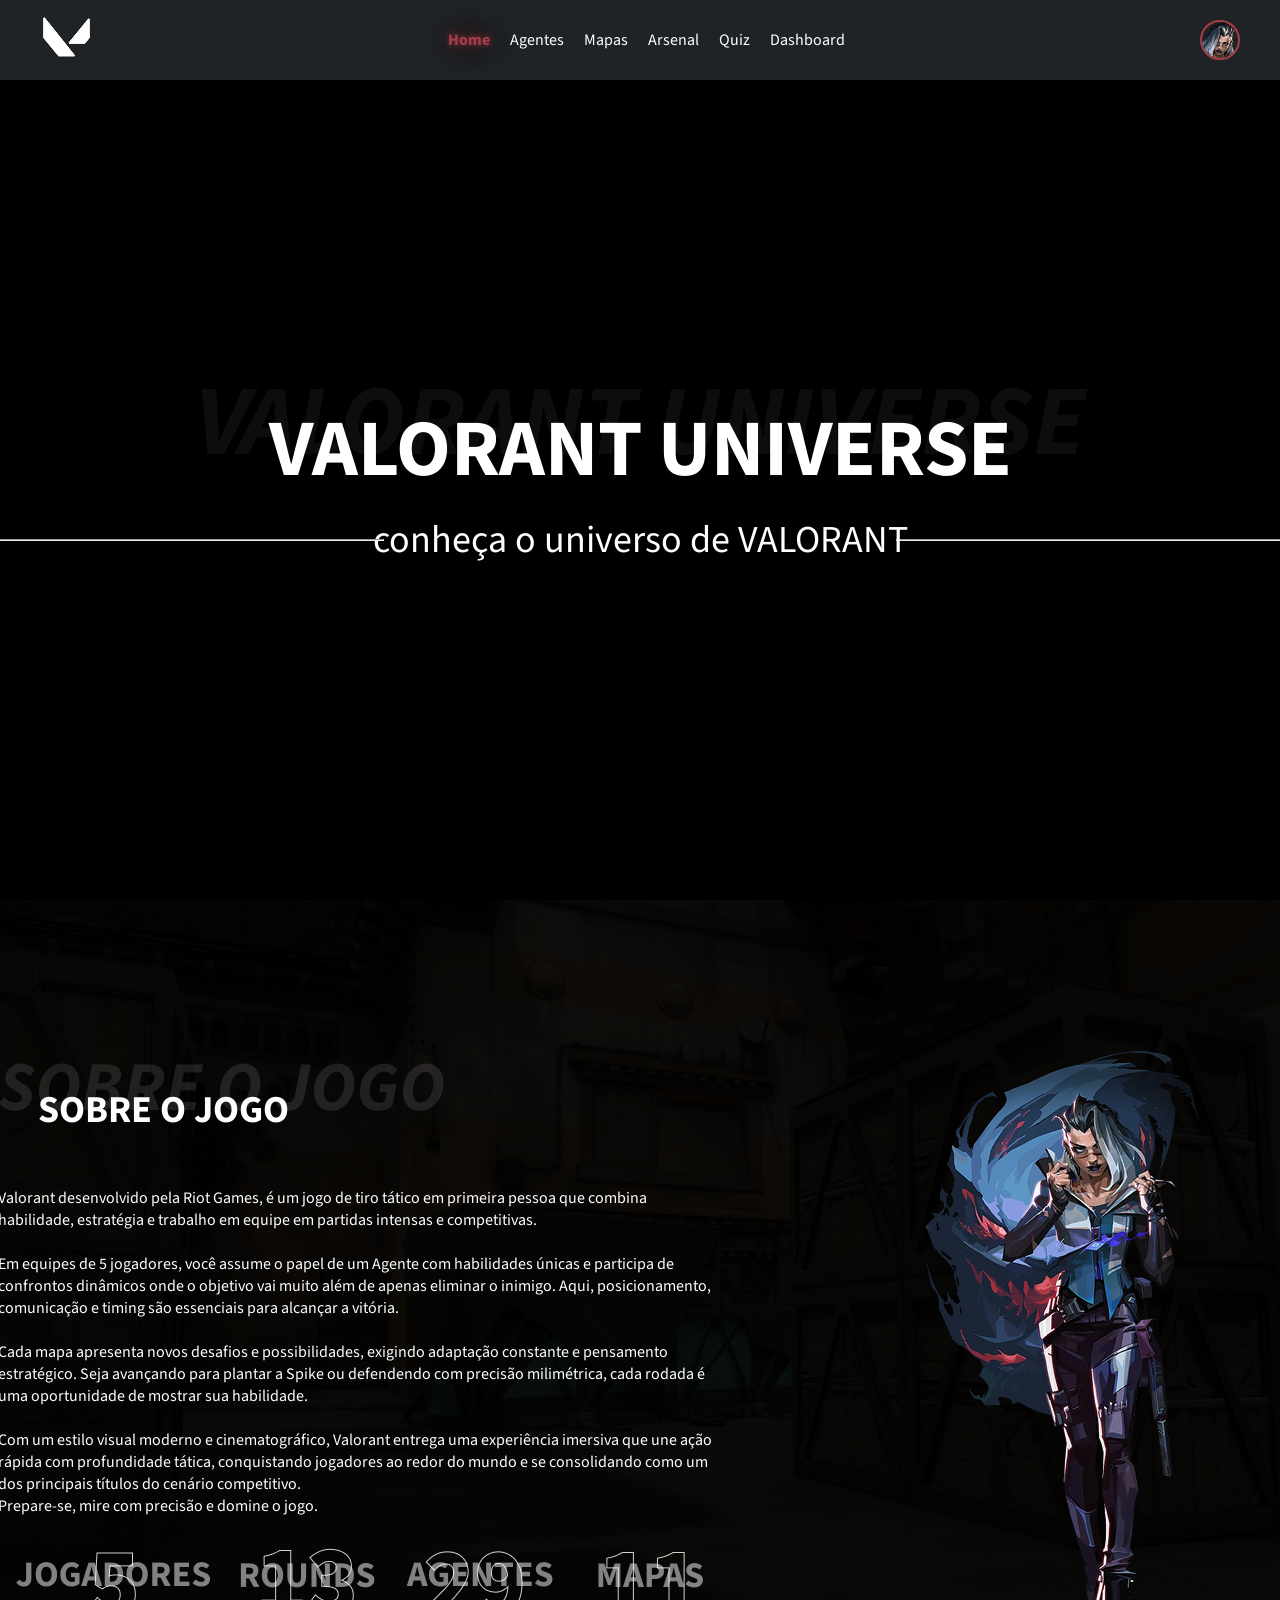
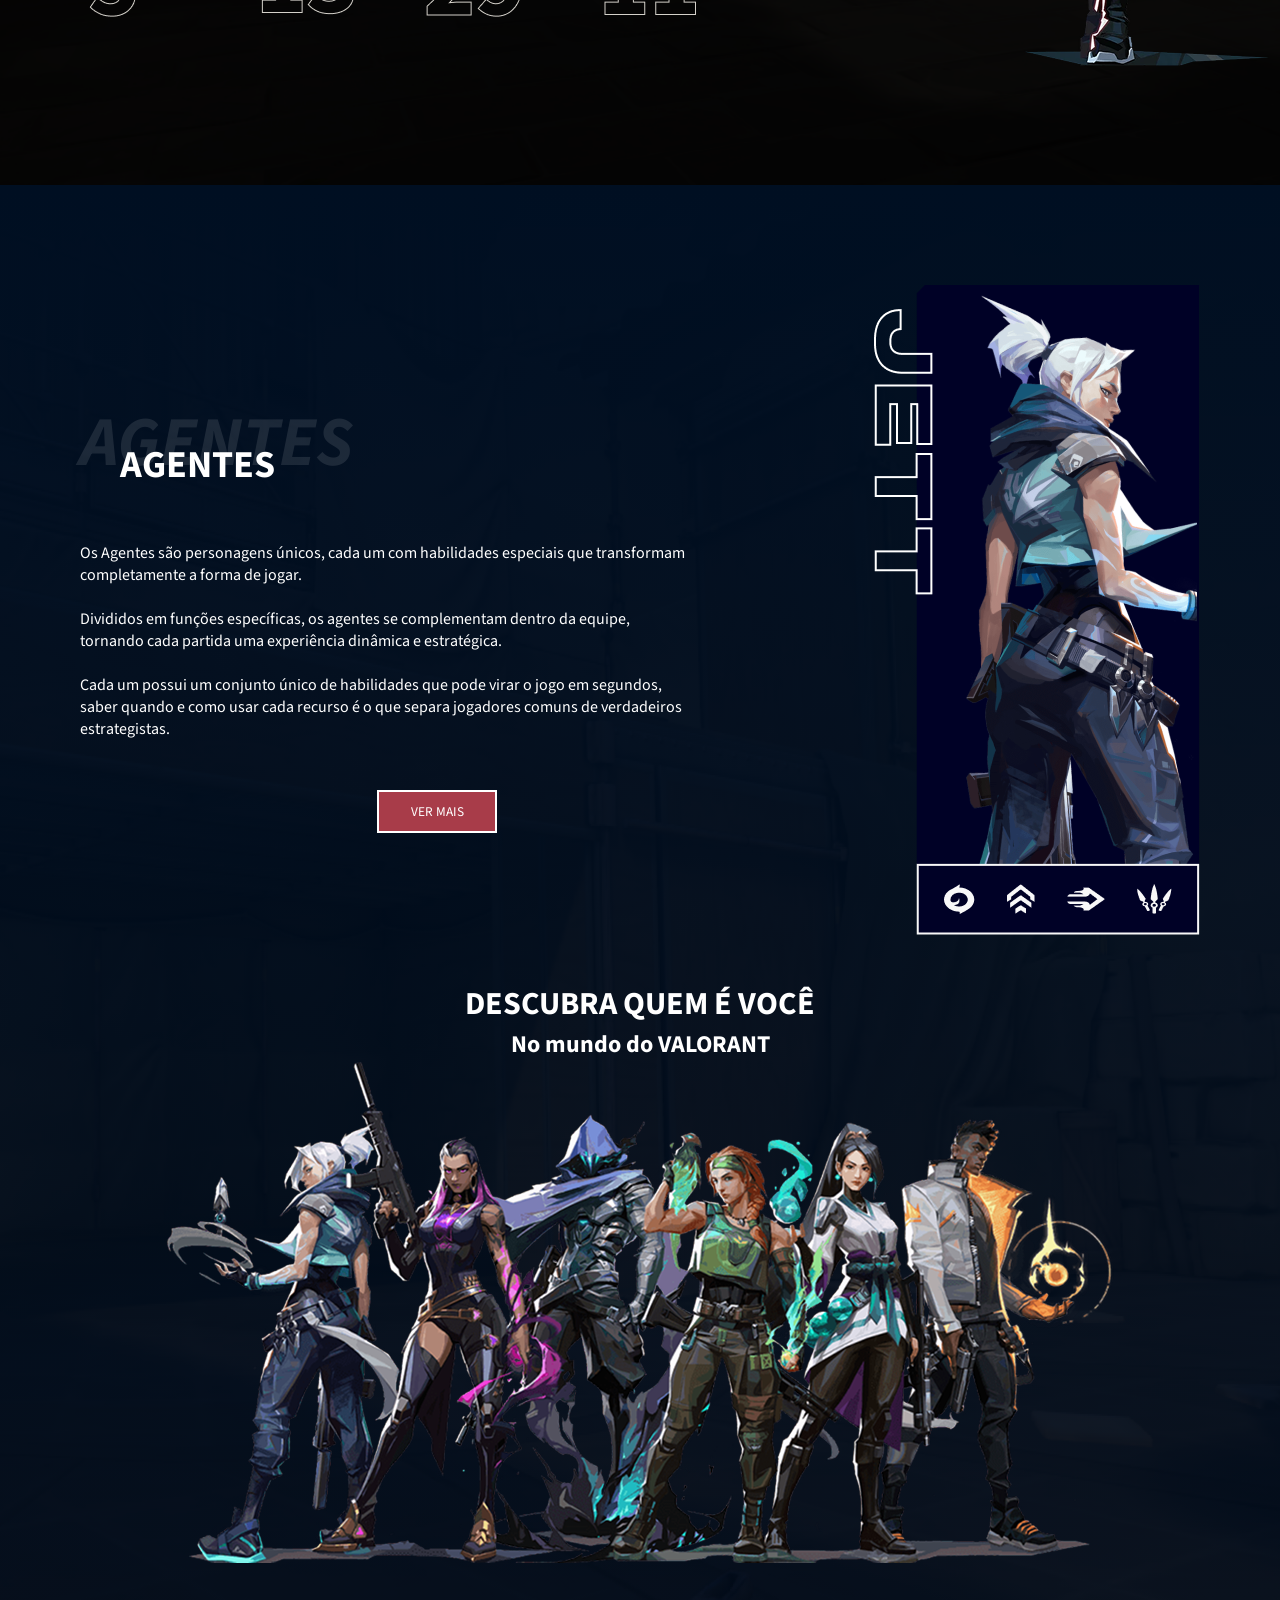
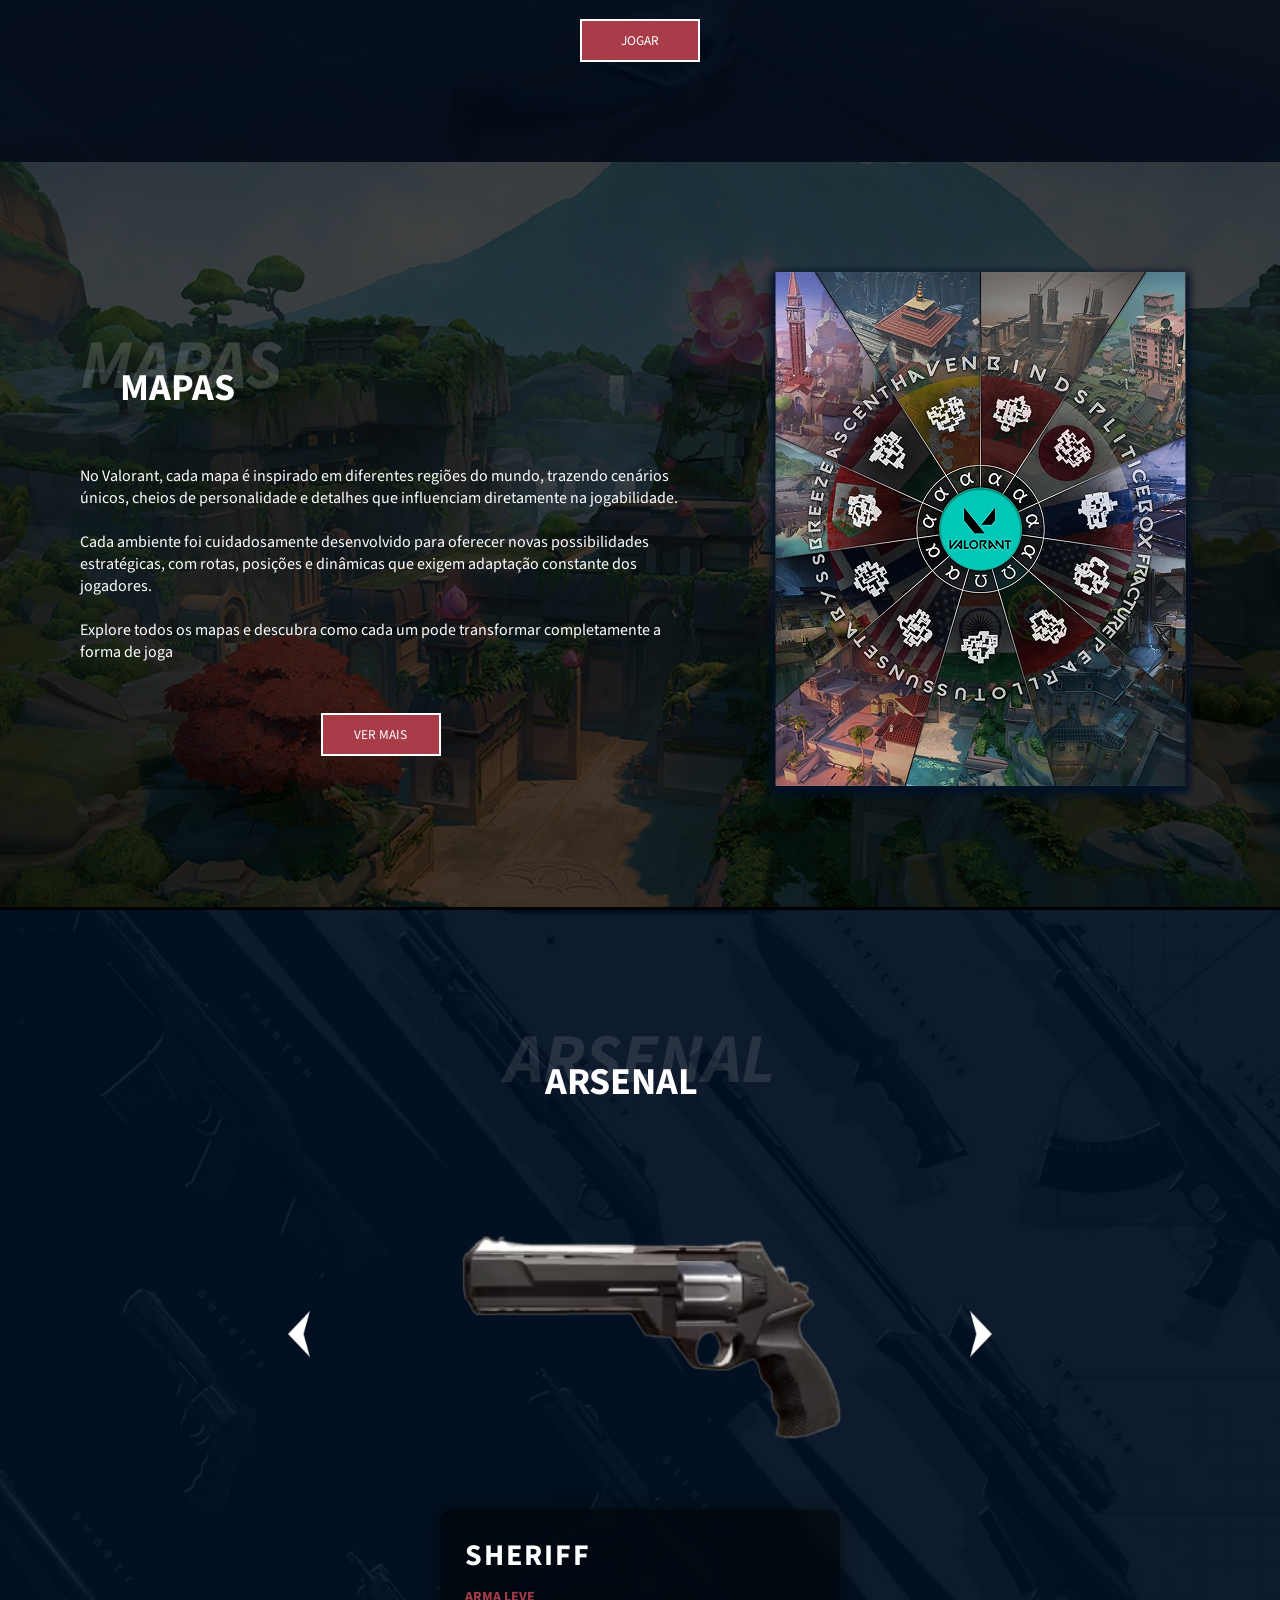
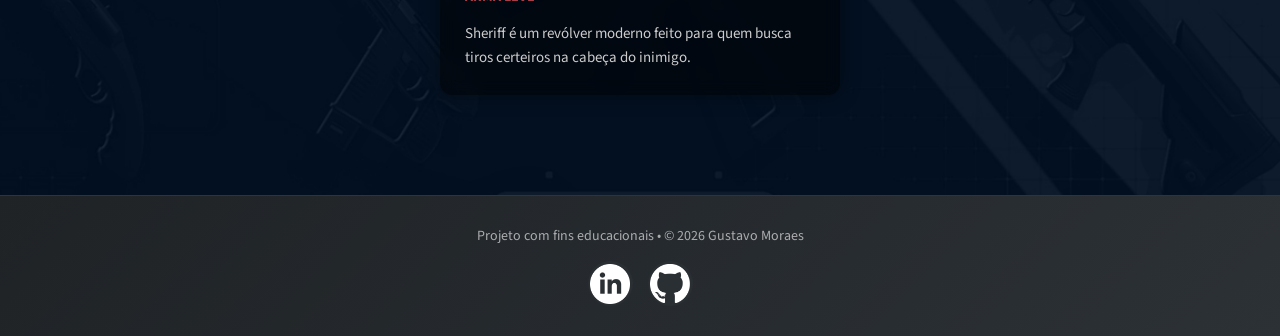
==== commit f5aaf4ff: "Conteudo: Criação de uma Sidebar para logout e configurações." ====
--- a/public/user_login/index.html
+++ b/public/user_login/index.html
@@ -36,8 +36,20 @@
             </ul>
         </div>
         <div class="login_user">
+            <img src="../assets/imgs/fade_icon.webp" alt="" id="open-btn">
+        </div>
+    </div>
+
+    <!-- Sidebar -->
+    <div id="mySidebar" class="sidebar">
+        <a href="javascript:void(0)" class="close-btn" id="close-btn">&times;</a>
+        <div class="login_user">
             <img src="../assets/imgs/fade_icon.webp" alt="">
-            <span id="nome_user">Usuario</span>
+            <span id="side_user">Usuario</span>
+        </div>
+        <div class="escolhas">
+            <a href="#">Configurações</a>
+            <a href="../index.html">Sair</a>    
         </div>
     </div>
 
@@ -193,8 +205,16 @@
 </html>
 
 <script>
-
-    nome_user.innerHTML = sessionStorage.NOME_USUARIO
+    side_user.innerHTML = sessionStorage.NOME_USUARIO
+
+    document.getElementById('open-btn').addEventListener('click', function() {
+    document.getElementById('mySidebar').style.width = '280px';
+    });
+
+    document.getElementById('close-btn').addEventListener('click', function() {
+    document.getElementById('mySidebar').style.width = '0';
+    });
+
 
     let slider = document.querySelectorAll(".slider") //Retorna uma NodeList (tipo uma array) com todos os elementos que têm a classe .slider.
     let arma = document.getElementById('arma')
--- a/public/css/index.css
+++ b/public/css/index.css
@@ -113,6 +113,10 @@
     height: 40px;
     border: #a83c49 solid 2px;
     border-radius: 20px;
+}
+
+.login_user img:hover{
+    cursor: pointer;
 }
 
 /* --- Seção Início --- */
@@ -539,5 +543,84 @@
     box-shadow: 0 5px 15px rgba(0,0,0,0.3);
 }
 
-
-
+.sidebar {
+  height: 50vh;
+  width: 0;
+  position: fixed;
+  top: 0;
+  right: 0;
+
+  background: linear-gradient(180deg, #1F2326, #0f1113);
+  box-shadow: -10px 0 30px rgba(0,0,0,0.6);
+
+  overflow-x: hidden;
+  transition: 0.4s ease;
+  padding-top: 80px;
+  z-index: 10000;
+
+  display: flex;
+  flex-direction: column;
+  align-items: center;
+}
+
+.sidebar .login_user {
+    flex-direction: column;
+    gap: 10px;
+    margin: 0;
+    width: 100%;
+}
+
+.sidebar .login_user img {
+    height: 70px;
+    border-radius: 50%;
+    border: 3px solid #a83c49;
+    box-shadow: 0 0 15px #a83c49;
+}
+
+.sidebar .login_user span {
+    font-size: 18px;
+    font-weight: 600;
+}
+
+.escolhas{
+    display: flex;
+    flex-direction: column;
+    margin-top: 20px;
+
+}
+
+.sidebar a {
+    color: white;
+    padding: 12px 20px;
+    margin: 10px 0;
+    border-radius: 8px;
+    text-align: center;
+    font-size: 16px;
+    font-weight: 600;
+    transition: all 0.3s ease;
+}
+
+.sidebar a:hover {
+    background-color: #a83c49;
+    color: white;
+    transform: translateX(-5px) scale(1.05);
+    box-shadow: 0 0 10px #a83c49, 0 0 20px #a83c4970;
+}
+
+.close-btn {
+  position: absolute;
+  top: 20px;
+  right: 25px;
+  font-size: 40px;
+  cursor: pointer;
+  color: white;
+  transition: 0.3s;
+}
+
+.close-btn:hover {
+  color: #a83c49;
+  transform: rotate(90deg) scale(1.2);
+}
+
+
+
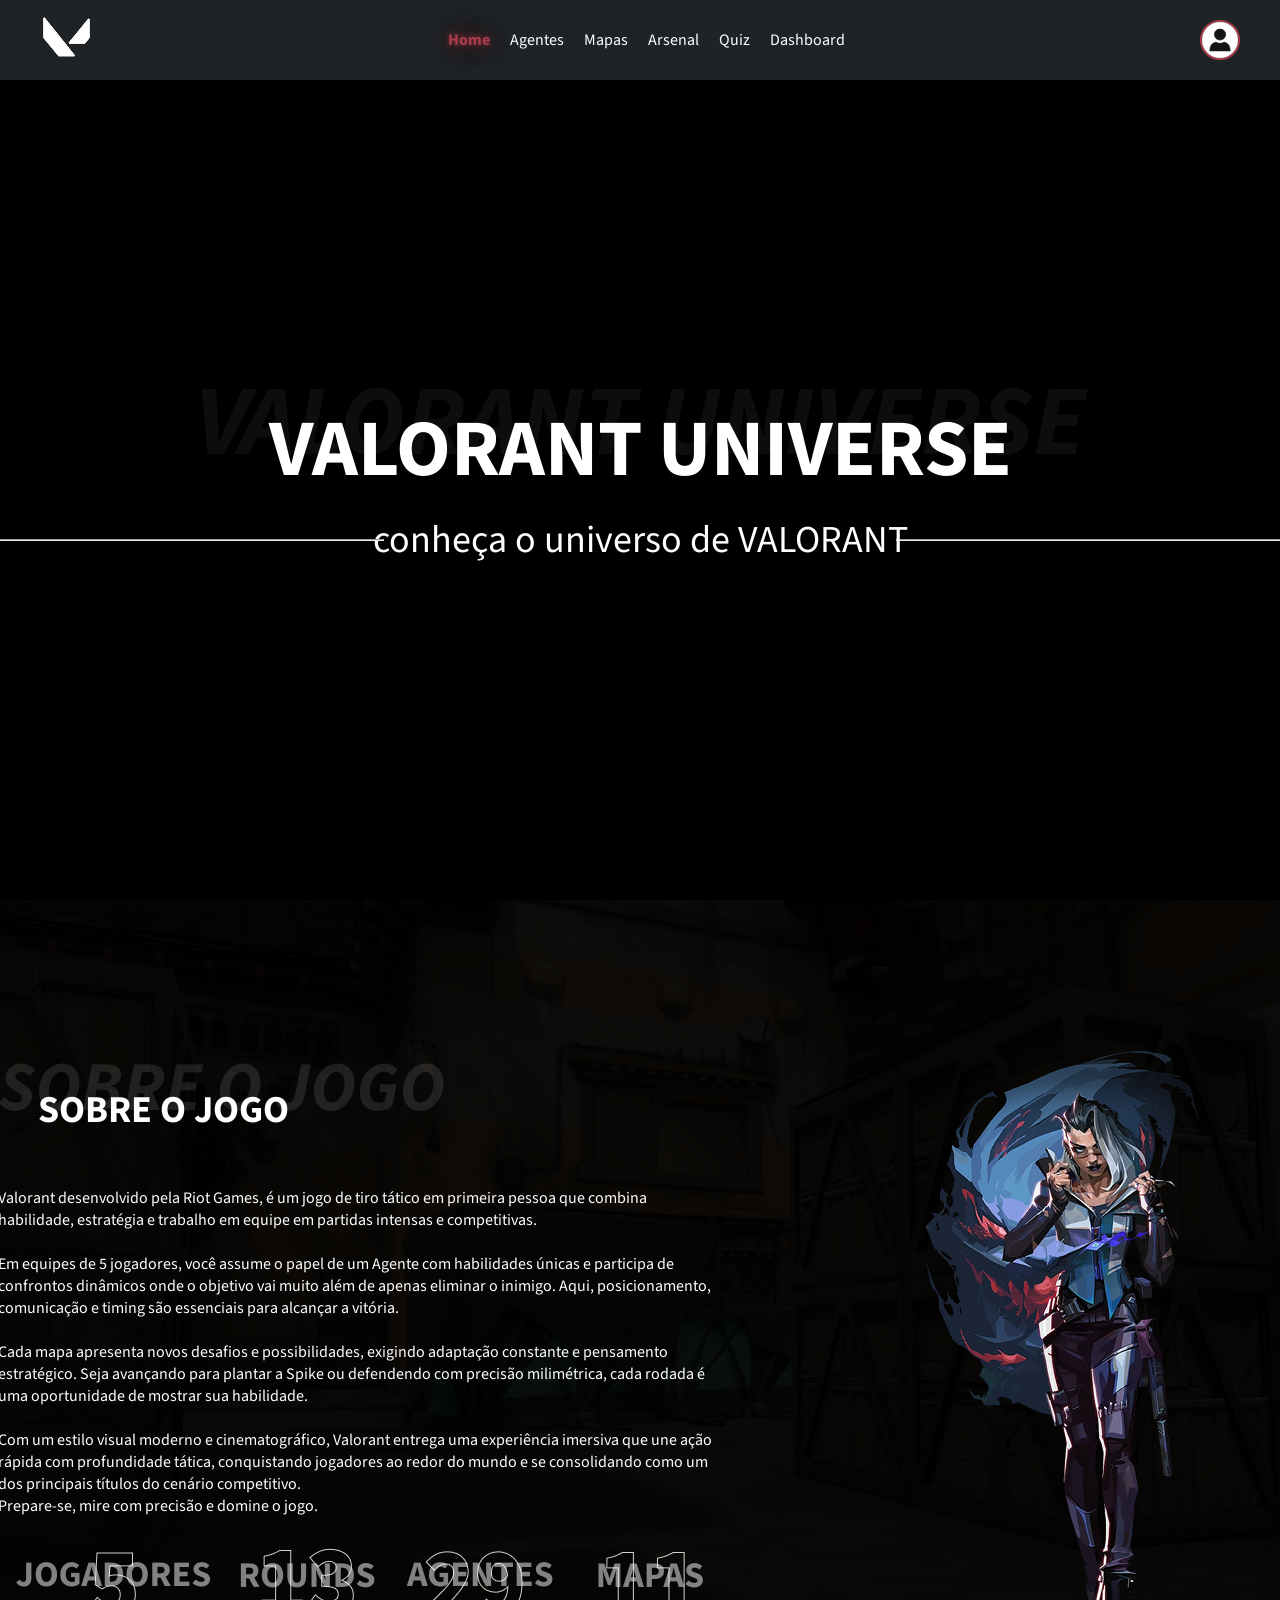
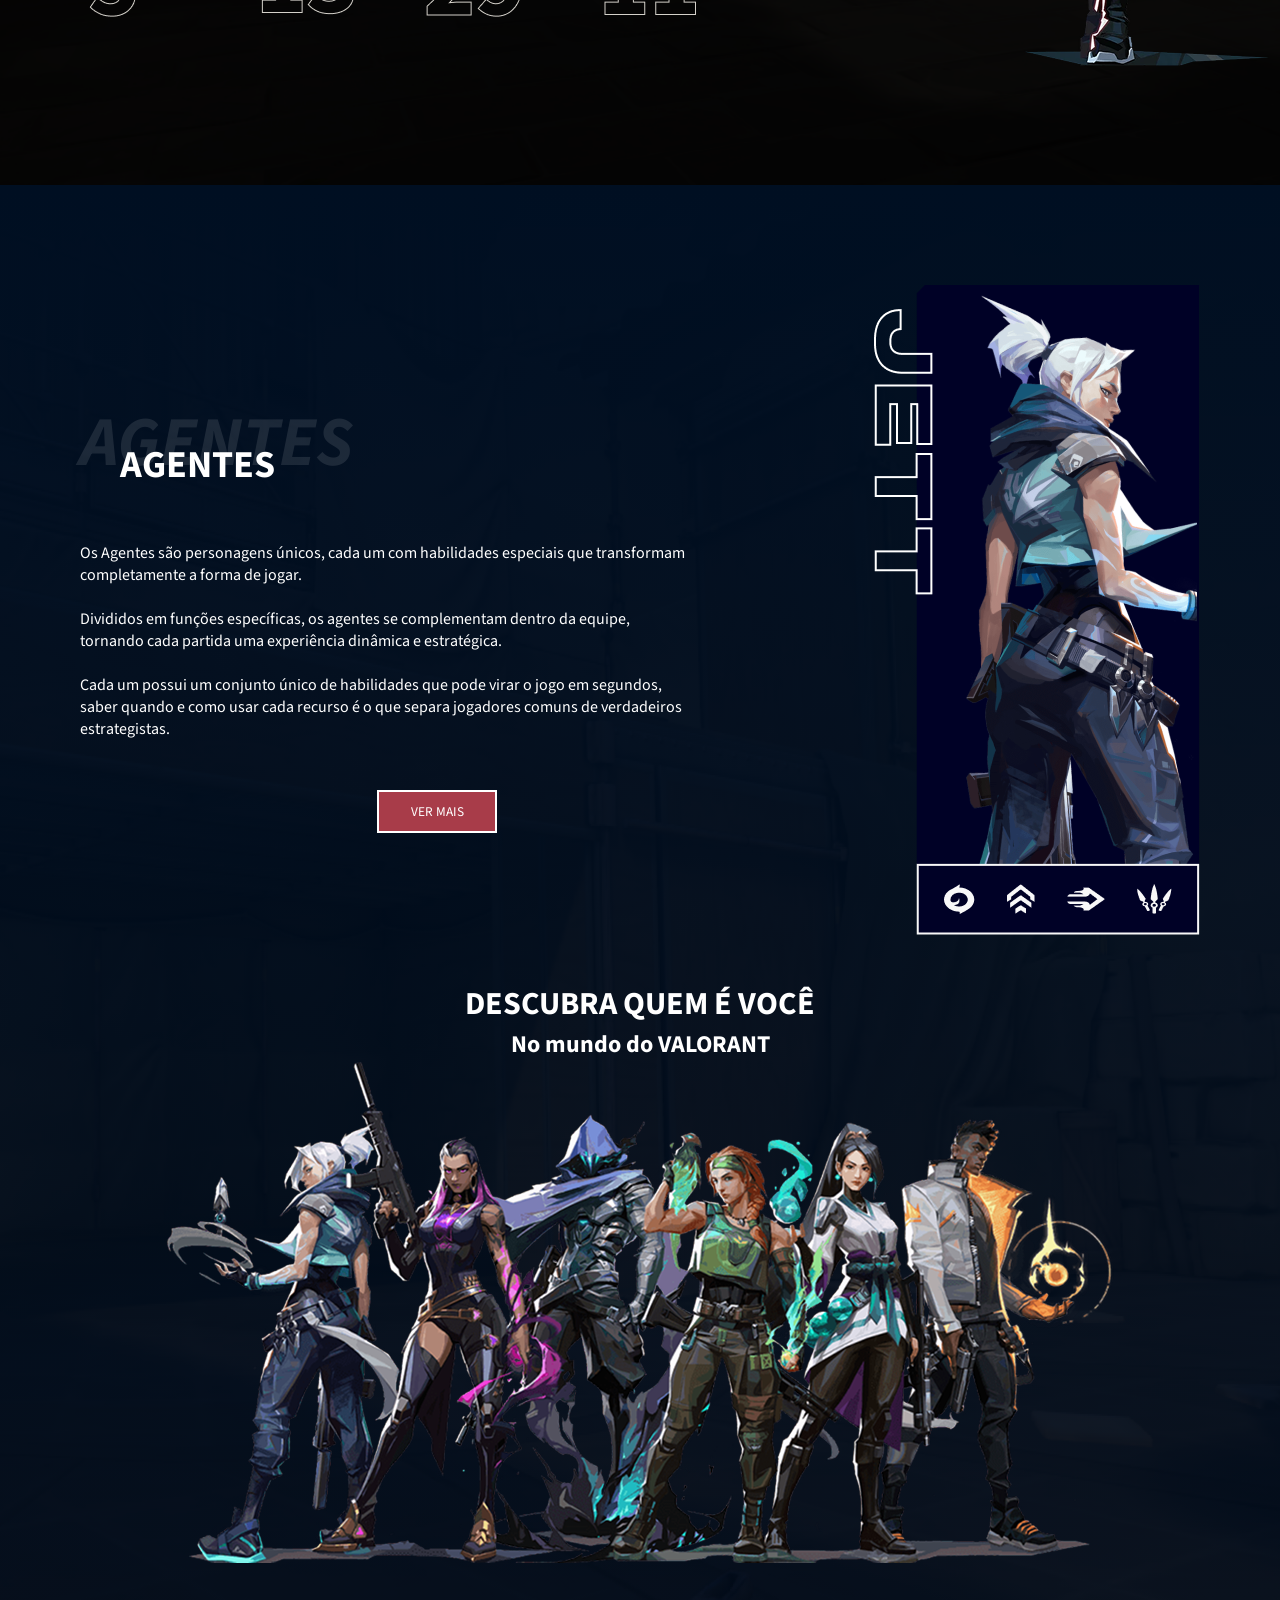
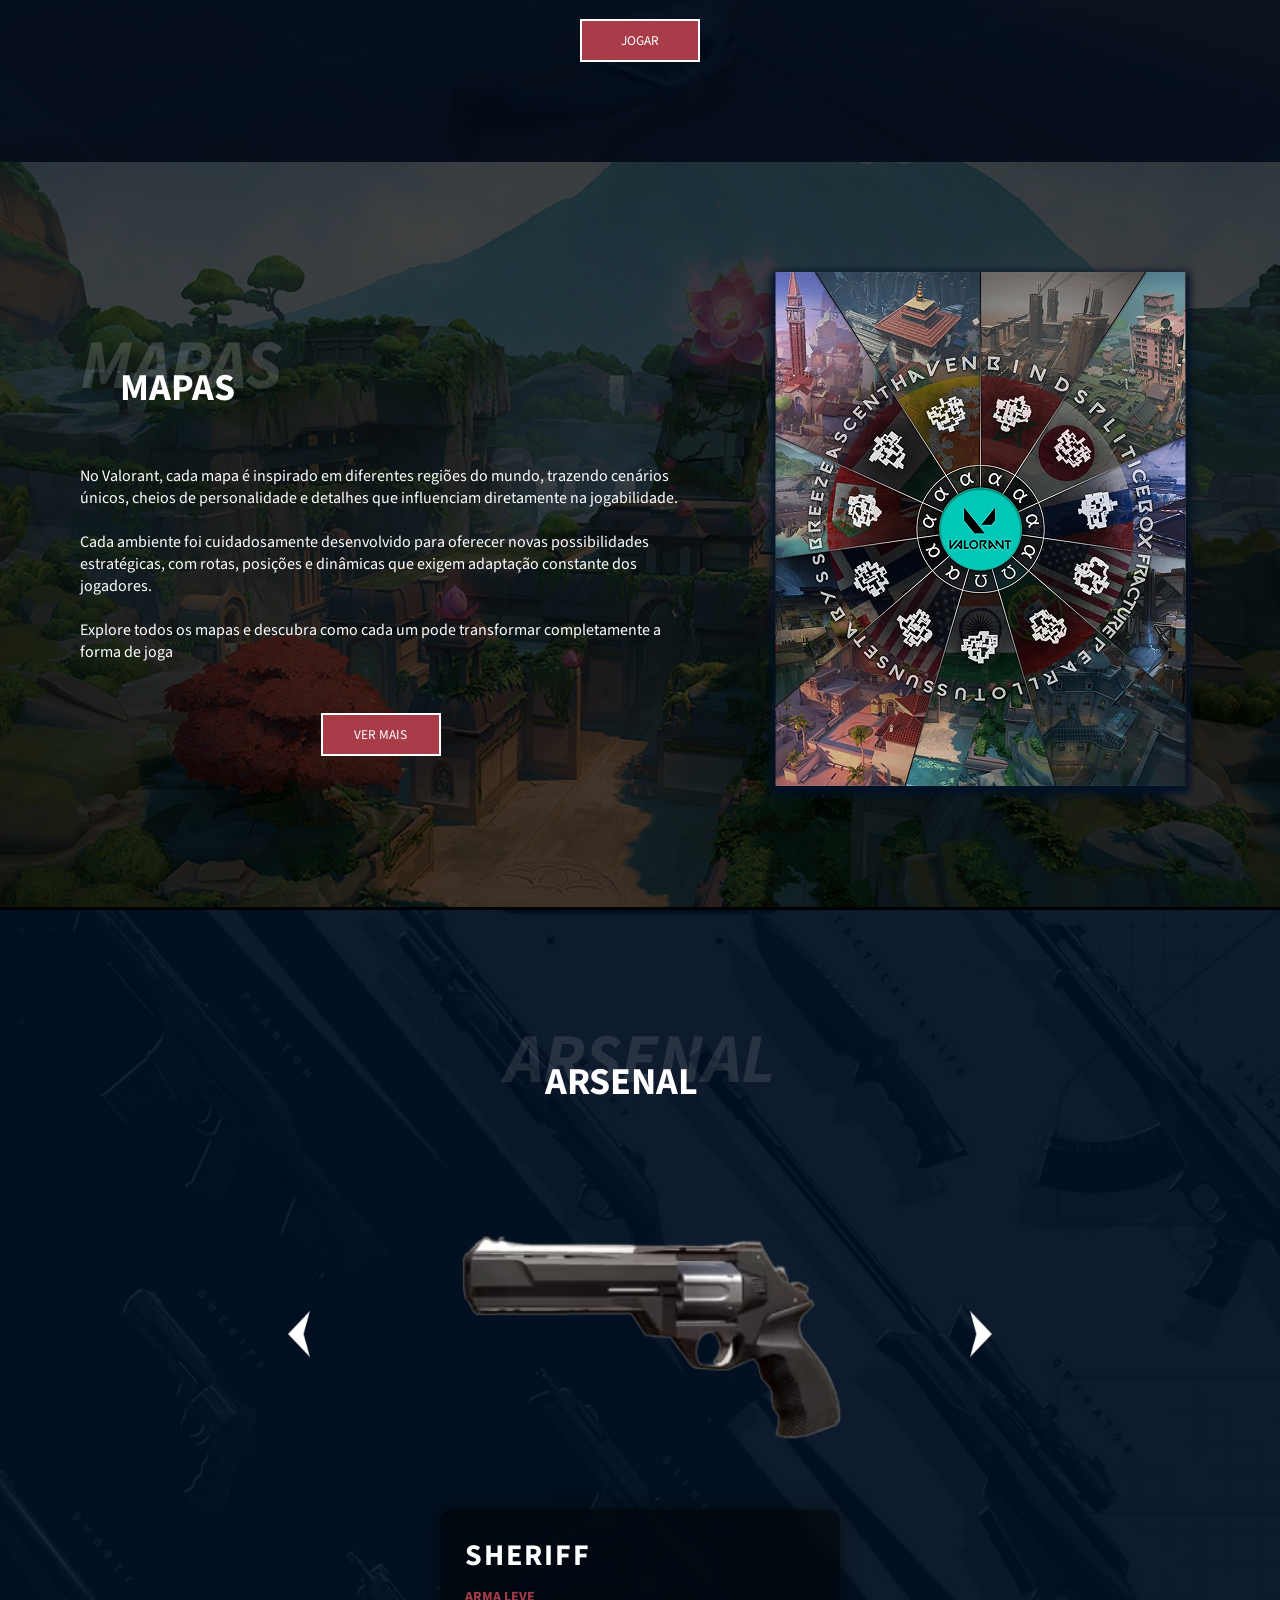
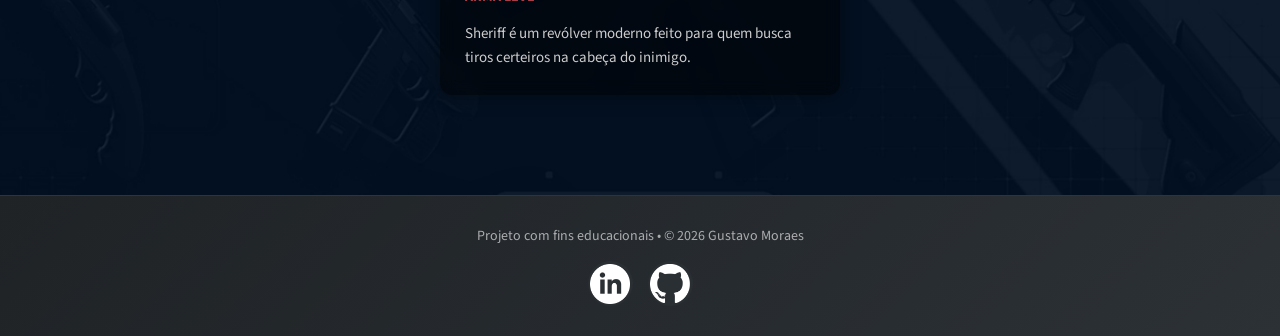
==== commit f70bc8da: "Conteudo: Adicionando pagina de configurações e função para trocar foto de perfil." ====
--- a/public/user_login/index.html
+++ b/public/user_login/index.html
@@ -6,6 +6,7 @@
     <meta name="viewport" content="width=device-width, initial-scale=1.0" />
     <title>Home | Valorant Universe</title>
     <link rel="stylesheet" href="../css/index.css" />
+    <link rel="shortcut icon" href="../assets/icon/icon.png" type="image/x-icon">
 </head>
 
 <body>
@@ -36,7 +37,7 @@
             </ul>
         </div>
         <div class="login_user">
-            <img src="../assets/imgs/fade_icon.webp" alt="" id="open-btn">
+            <img src="../assets/imgs/icon_padrao.avif" alt="" id="open-btn">
         </div>
     </div>
 
@@ -44,11 +45,12 @@
     <div id="mySidebar" class="sidebar">
         <a href="javascript:void(0)" class="close-btn" id="close-btn">&times;</a>
         <div class="login_user">
-            <img src="../assets/imgs/fade_icon.webp" alt="">
+            <img src="../assets/imgs/icon_padrao.avif" alt="" id="side_foto">
             <span id="side_user">Usuario</span>
         </div>
         <div class="escolhas">
-            <a href="#">Configurações</a>
+            <hr>
+            <a href="configuracoes.html">Configurações</a>
             <a href="../index.html">Sair</a>    
         </div>
     </div>
@@ -205,8 +207,20 @@
 </html>
 
 <script>
+    // Mostrando o nome de usário na sidebar 
     side_user.innerHTML = sessionStorage.NOME_USUARIO
-
+    
+
+    // Verificando se o usário ja tem foto salva, caso não tenha exibe a foto "Padrão"
+    if (sessionStorage.FOTO_USUARIO == null || sessionStorage.FOTO_USUARIO == "null") {
+        document.getElementById("open-btn").src = "../assets/imgs/icon_padrao.avif";
+        document.getElementById("side_foto").src = "../assets/imgs/icon_padrao.avif";
+    } else {
+        document.getElementById("open-btn").src = `../assets/imgs/${sessionStorage.FOTO_USUARIO}`;
+        document.getElementById("side_foto").src = `../assets/imgs/${sessionStorage.FOTO_USUARIO}`;
+    }
+
+    // Função para abrir a side bar - width começa em 0 e ao clicar no icone aumenta o width
     document.getElementById('open-btn').addEventListener('click', function() {
     document.getElementById('mySidebar').style.width = '280px';
     });
@@ -216,6 +230,7 @@
     });
 
 
+    // Função para o carrossel da página
     let slider = document.querySelectorAll(".slider") //Retorna uma NodeList (tipo uma array) com todos os elementos que têm a classe .slider.
     let arma = document.getElementById('arma')
     let tipo = document.getElementById('tipo')
@@ -276,23 +291,28 @@
         'Esta arma dá um show nas mãos de atiradores pacientes.'
     ]
 
-
+    // percorre a lista removendo a classe on
     function esconderSlider() {
         for(let i = 0; i < slider.length; i++) {
             slider[i].classList.remove("on");
         }
     }
 
+    // adiciona a lista no slide atual com base no contador
     function mostrarSlider() {
         slider[slideAtual].classList.add("on");
     }
 
+    
     function proxSlider() {
         esconderSlider()
 
+        // verifica se já atingiu o tamanho da lista 
         if (slideAtual == slider.length - 1) {
+            // caso a lista tenha chegada ao fim ela volta para o começo
             slideAtual = 0
         } else {
+            // caso a lista não tenha chegada ao fim o contador aumenta mudando o slide
             slideAtual++
         }
         mostrarSlider()
@@ -302,26 +322,24 @@
     function anteriorSlider() {
         esconderSlider();
 
+        // verifica se a lista está no começo
         if (slideAtual == 0) {
+            //caso a lista estiver no começo ele define o contador para o ultimo item da lista
             slideAtual = slider.length - 1
         } else {
+            // se a lista não estiver no começo ele volta um slide
             slideAtual--
         }
         mostrarSlider()
         mudarTexto()
     }
 
+    // muda o conteudo do nome, tipo e descrição da atma com base na posição do contador
     function mudarTexto(){
         arma.innerHTML = listaArmas[slideAtual]
         tipo.innerHTML = `Tipo: ${listaTipo[slideAtual]}`
         contexto.innerHTML = listaContexto[slideAtual]
     }
 
-    function irParaSecao() {
-        let valor = agentes.value;
-
-        document.getElementById(valor).scrollIntoView({
-                behavior: "smooth"
-        });
-    }
+
 </script>
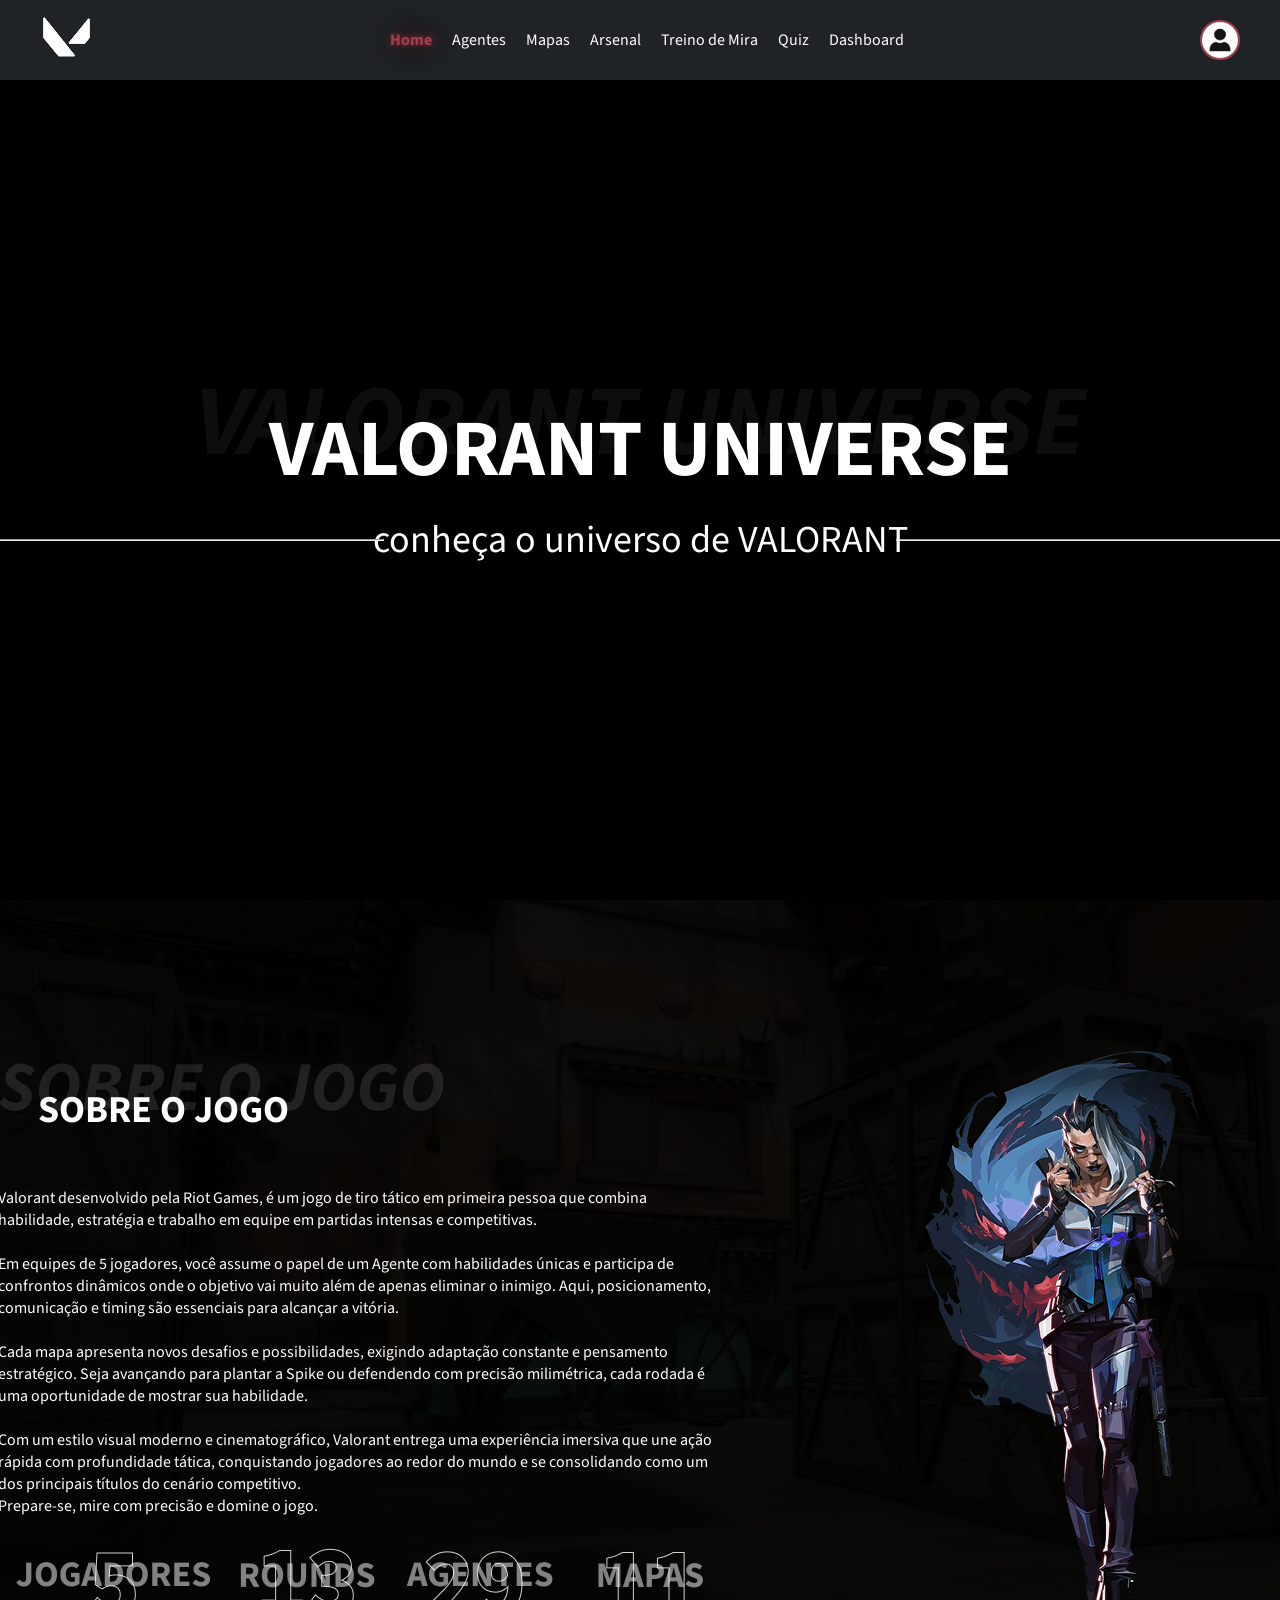
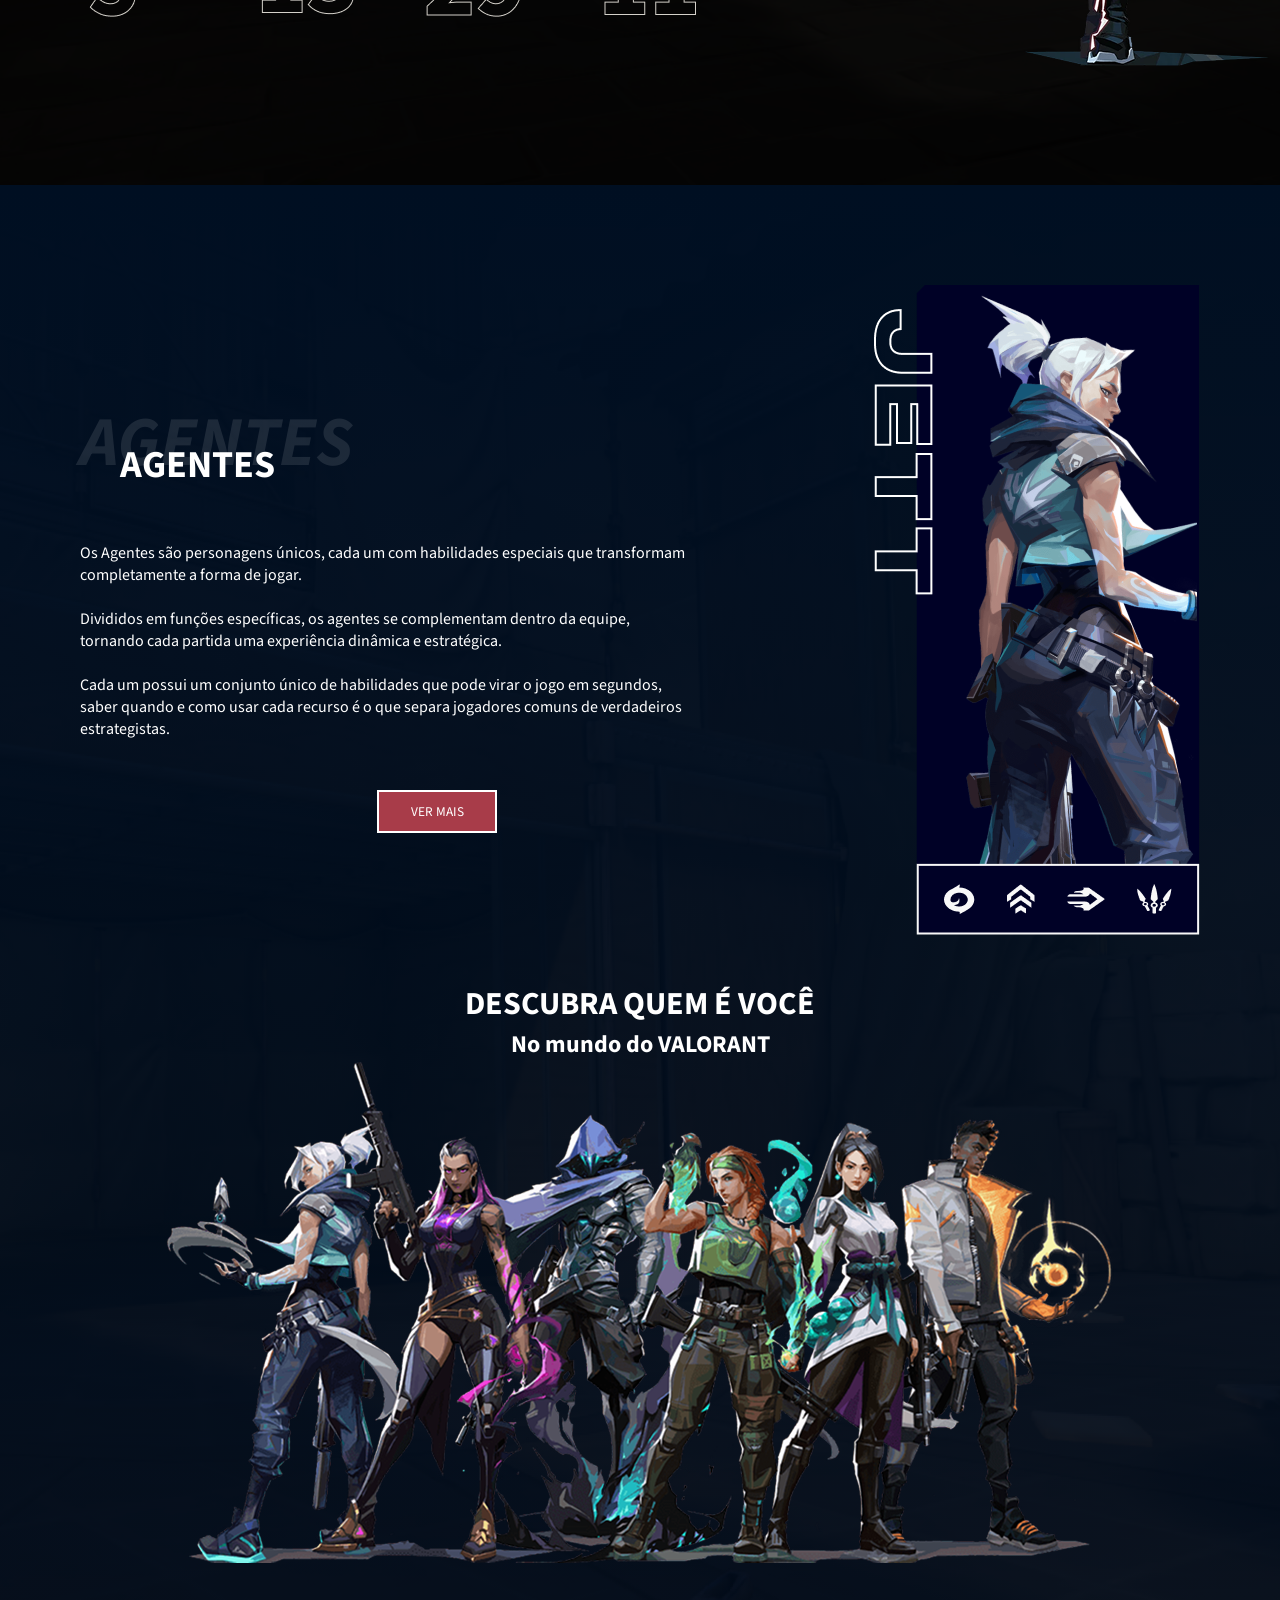
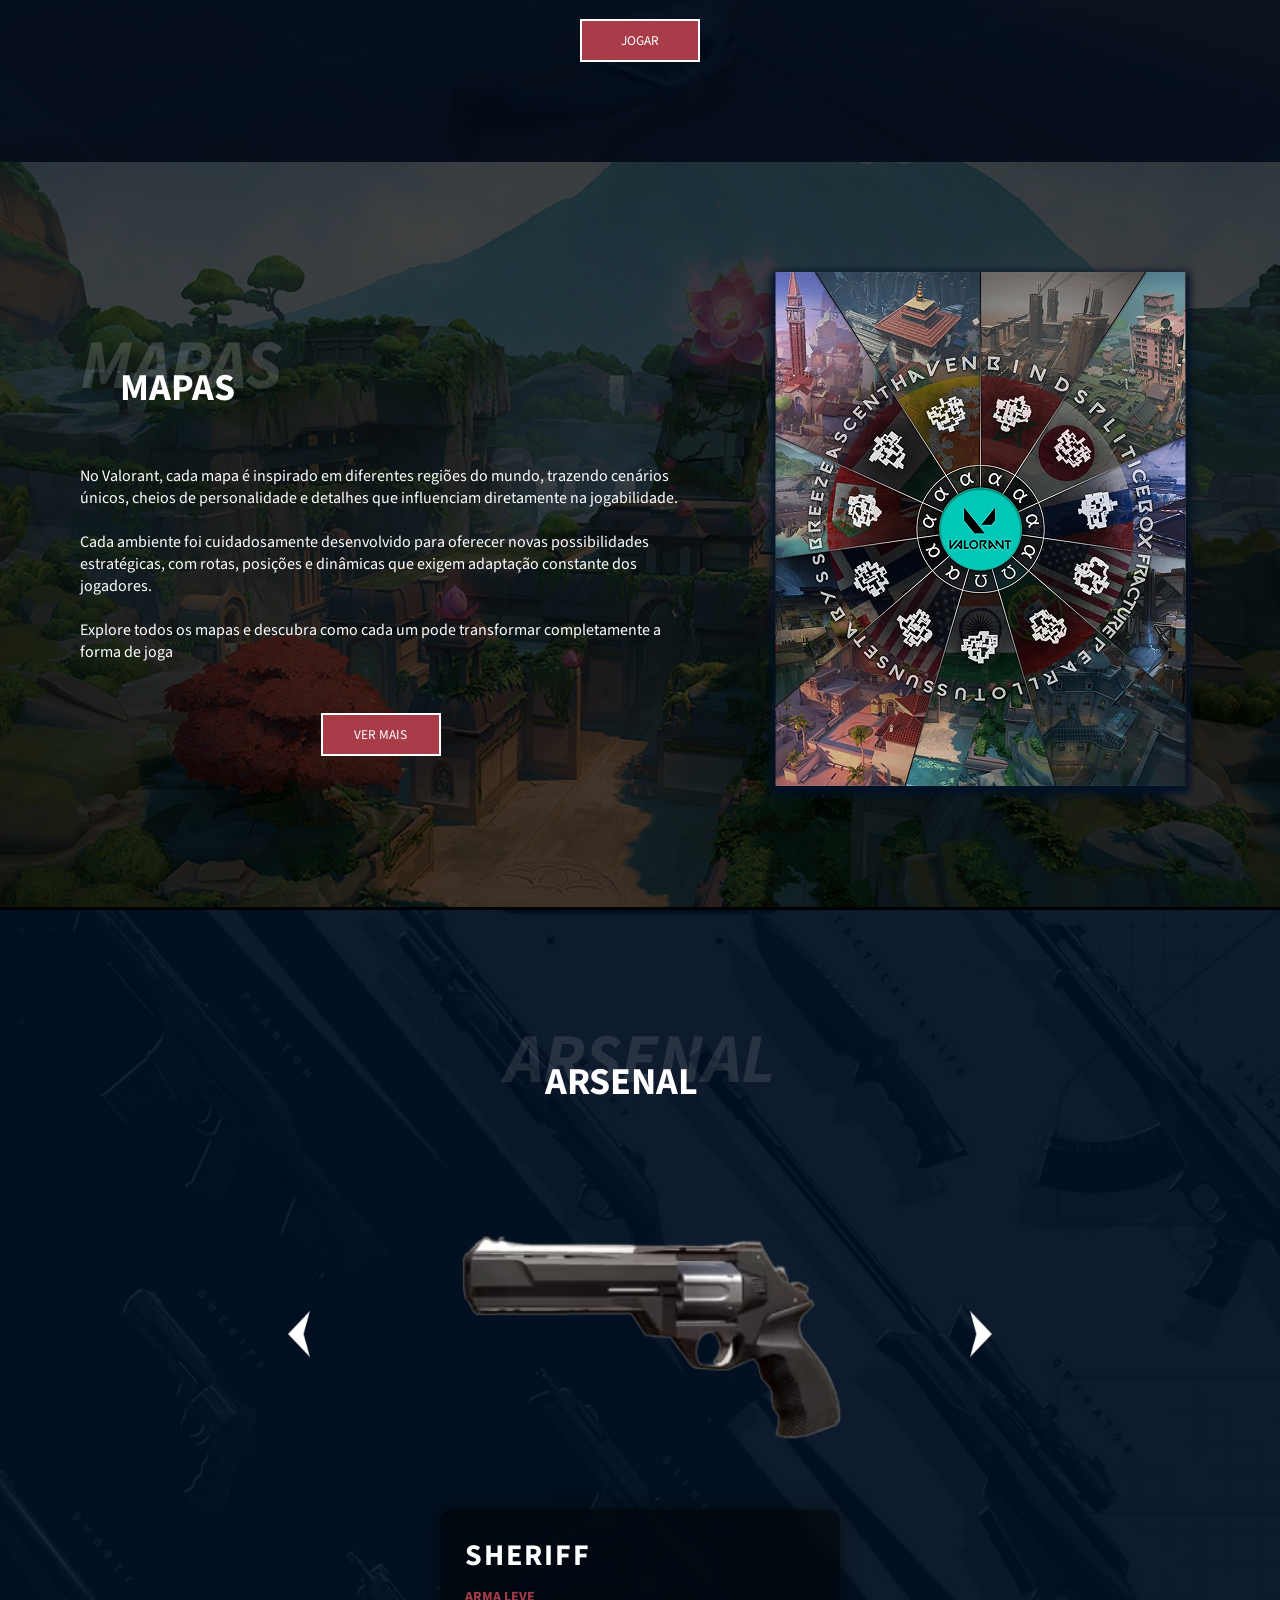
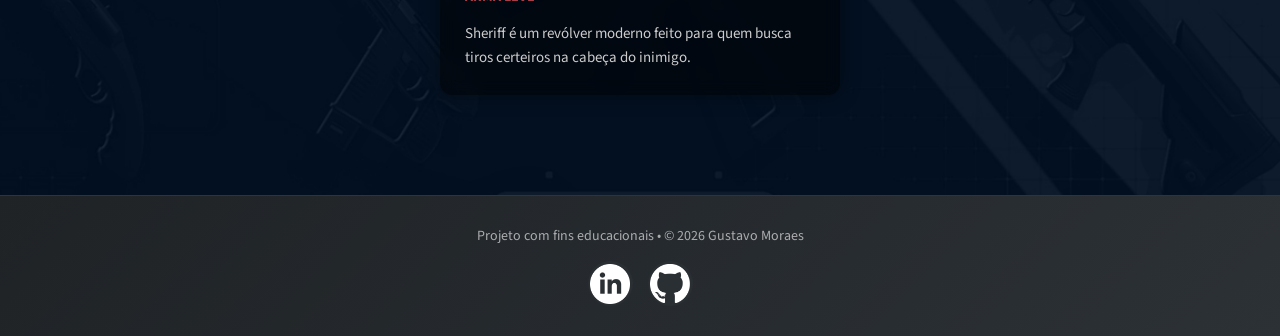
==== commit b7626f8c: "Conteudo: Adicionando jogo para treino de mira." ====
--- a/public/user_login/index.html
+++ b/public/user_login/index.html
@@ -27,6 +27,9 @@
                 </li>
                 <li>
                     <a href="#arsenal">Arsenal</a>
+                </li>
+                <li>
+                    <a href="aimLab.html">Treino de Mira</a>
                 </li>
                 <li>
                     <a href="quiz.html">Quiz</a>
@@ -213,21 +216,21 @@
 
     // Verificando se o usário ja tem foto salva, caso não tenha exibe a foto "Padrão"
     if (sessionStorage.FOTO_USUARIO == null || sessionStorage.FOTO_USUARIO == "null") {
-        document.getElementById("open-btn").src = "../assets/imgs/icon_padrao.avif";
-        document.getElementById("side_foto").src = "../assets/imgs/icon_padrao.avif";
+        document.getElementById("open-btn").src = "../assets/imgs/icon_padrao.avif"
+        document.getElementById("side_foto").src = "../assets/imgs/icon_padrao.avif"
     } else {
-        document.getElementById("open-btn").src = `../assets/imgs/${sessionStorage.FOTO_USUARIO}`;
-        document.getElementById("side_foto").src = `../assets/imgs/${sessionStorage.FOTO_USUARIO}`;
+        document.getElementById("open-btn").src = `../assets/imgs/${sessionStorage.FOTO_USUARIO}`
+        document.getElementById("side_foto").src = `../assets/imgs/${sessionStorage.FOTO_USUARIO}`
     }
 
     // Função para abrir a side bar - width começa em 0 e ao clicar no icone aumenta o width
     document.getElementById('open-btn').addEventListener('click', function() {
-    document.getElementById('mySidebar').style.width = '280px';
-    });
+        document.getElementById('mySidebar').style.width = '280px'
+    })
 
     document.getElementById('close-btn').addEventListener('click', function() {
-    document.getElementById('mySidebar').style.width = '0';
-    });
+        document.getElementById('mySidebar').style.width = '0'
+    })
 
 
     // Função para o carrossel da página
@@ -294,13 +297,13 @@
     // percorre a lista removendo a classe on
     function esconderSlider() {
         for(let i = 0; i < slider.length; i++) {
-            slider[i].classList.remove("on");
+            slider[i].classList.remove("on")
         }
     }
 
     // adiciona a lista no slide atual com base no contador
     function mostrarSlider() {
-        slider[slideAtual].classList.add("on");
+        slider[slideAtual].classList.add("on")
     }
 
     
